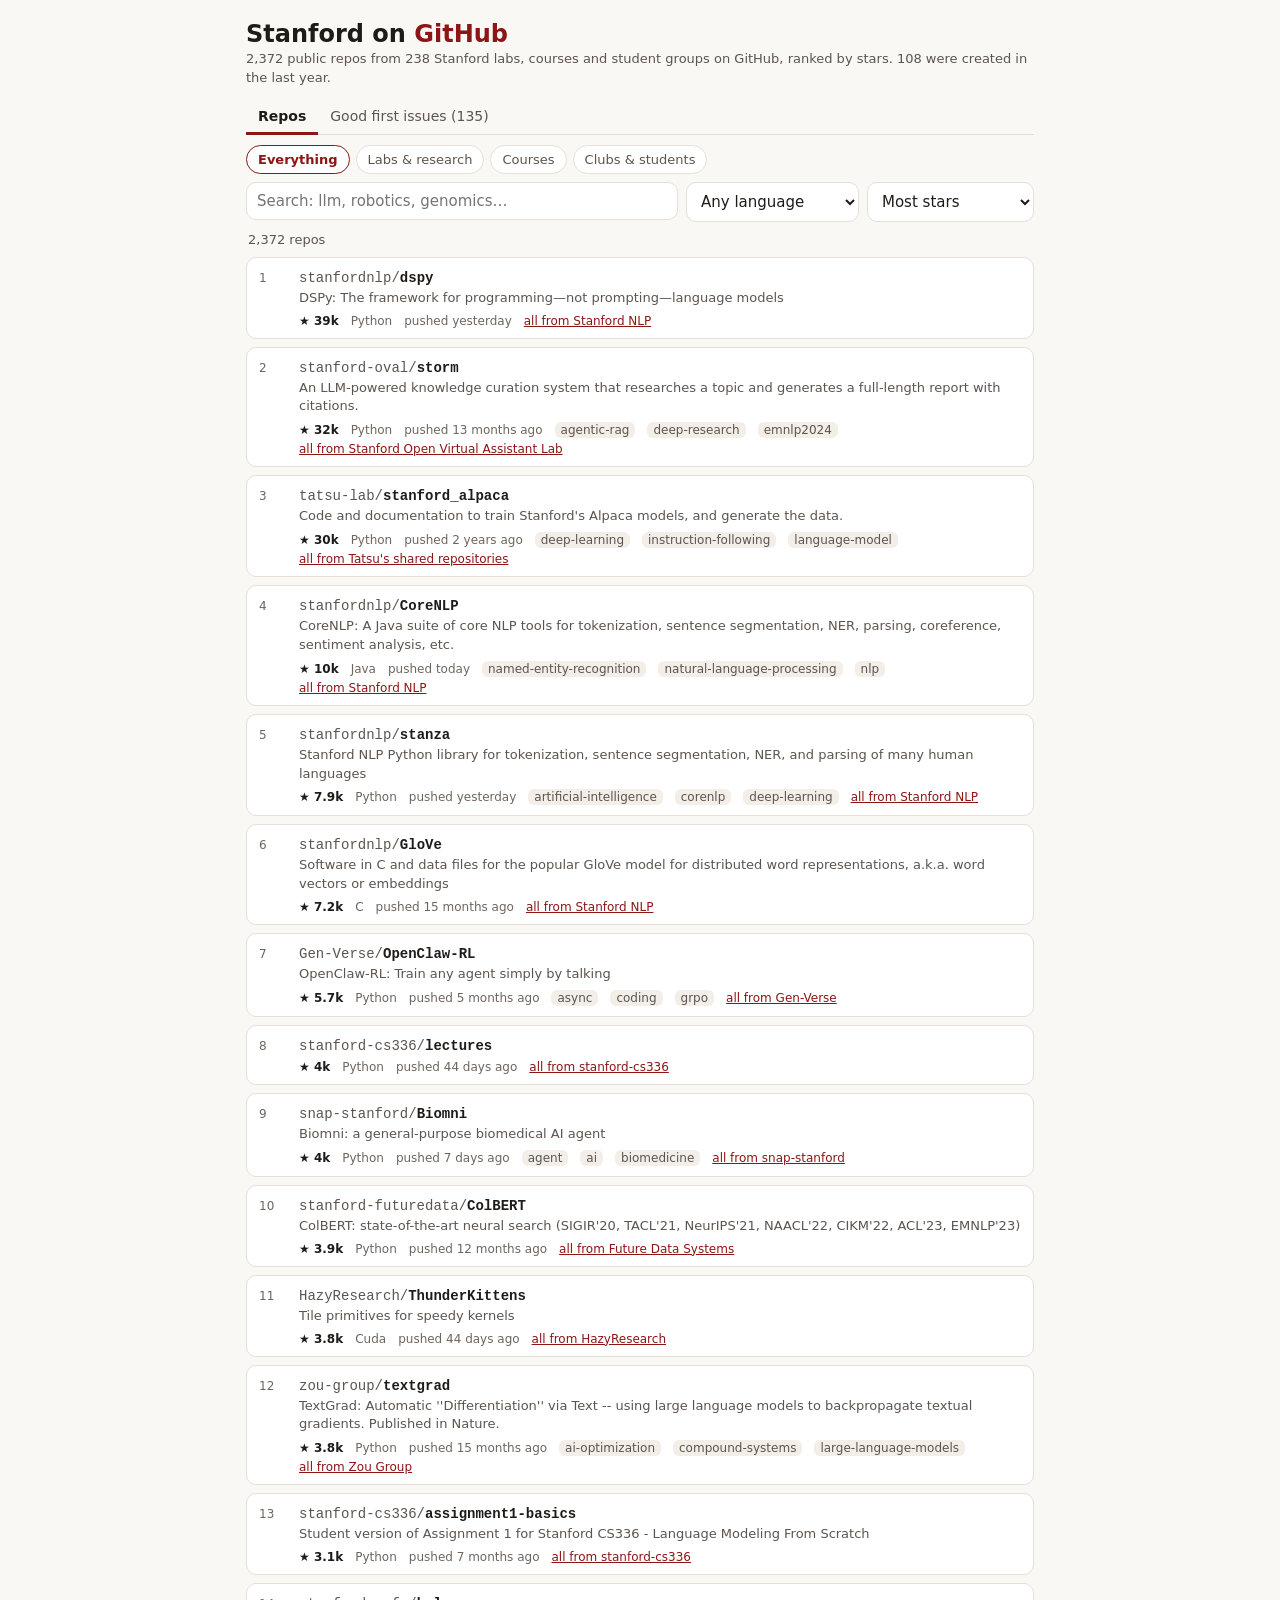
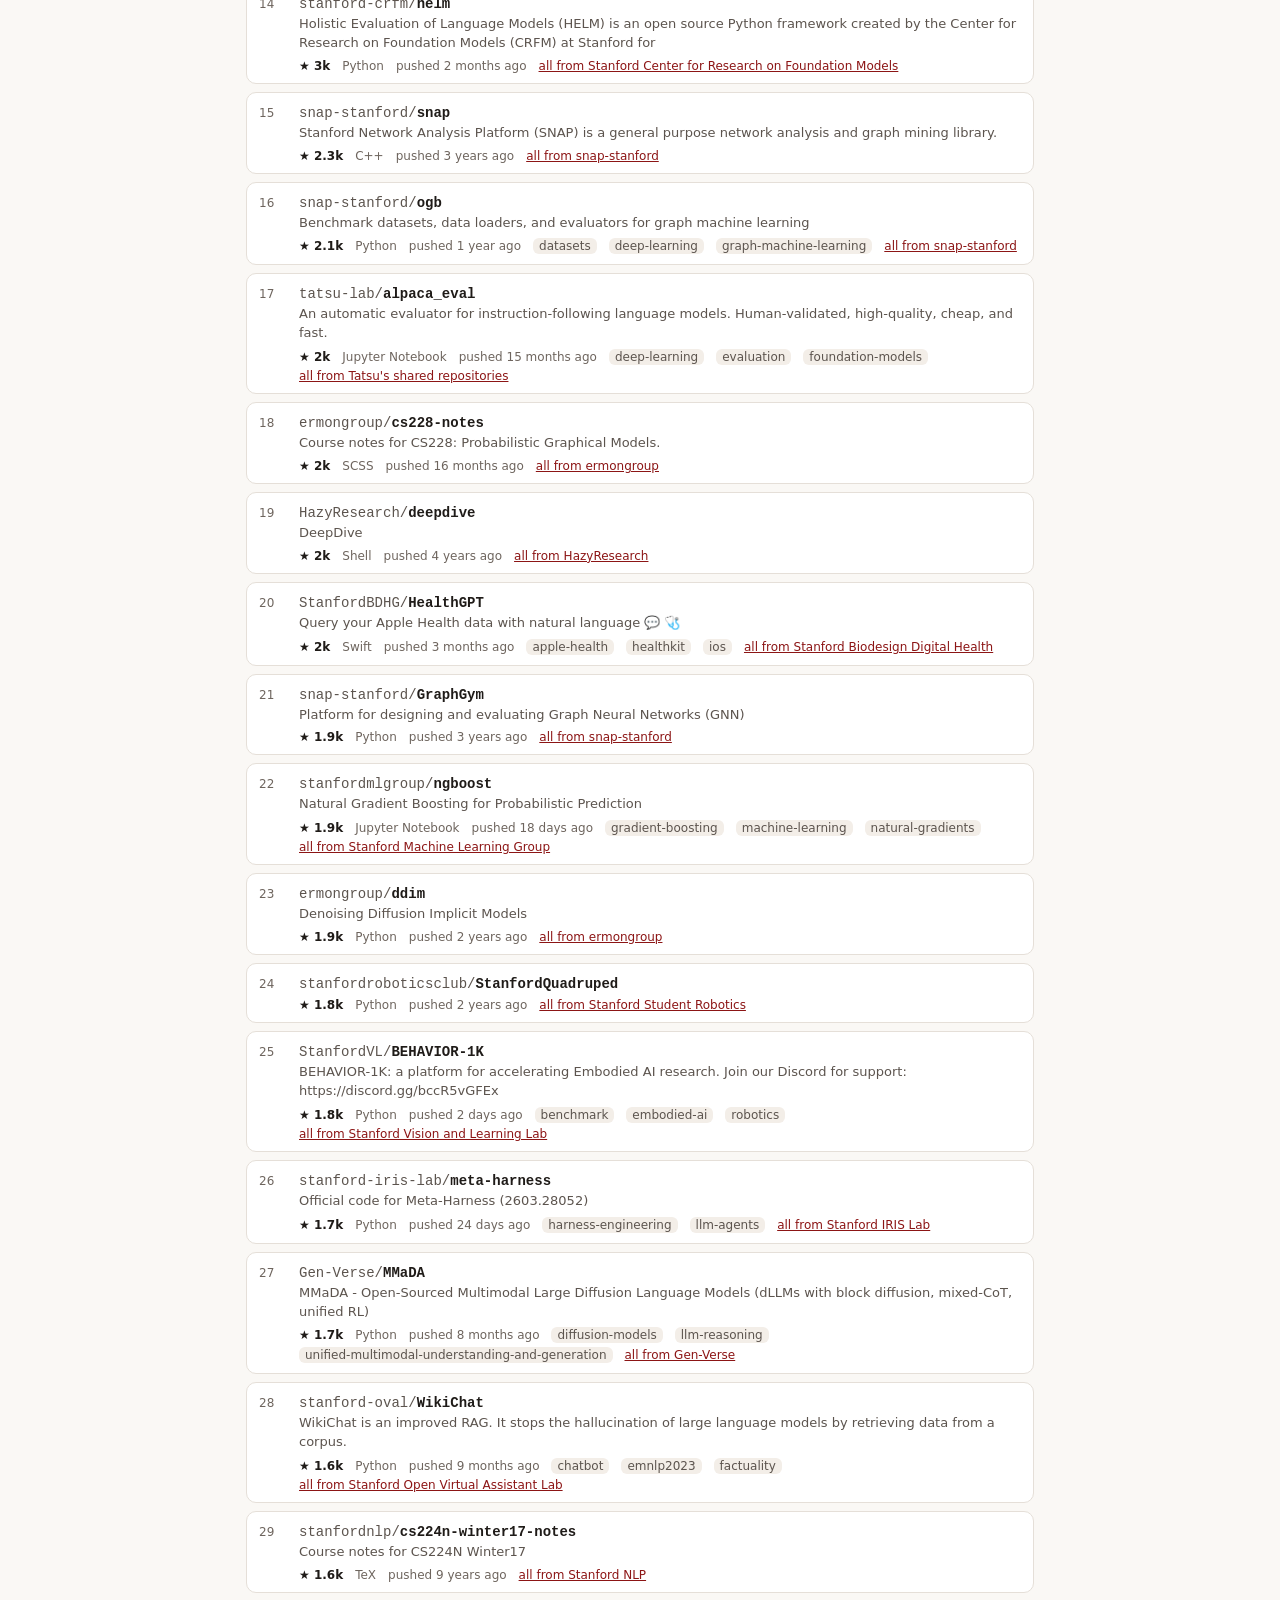
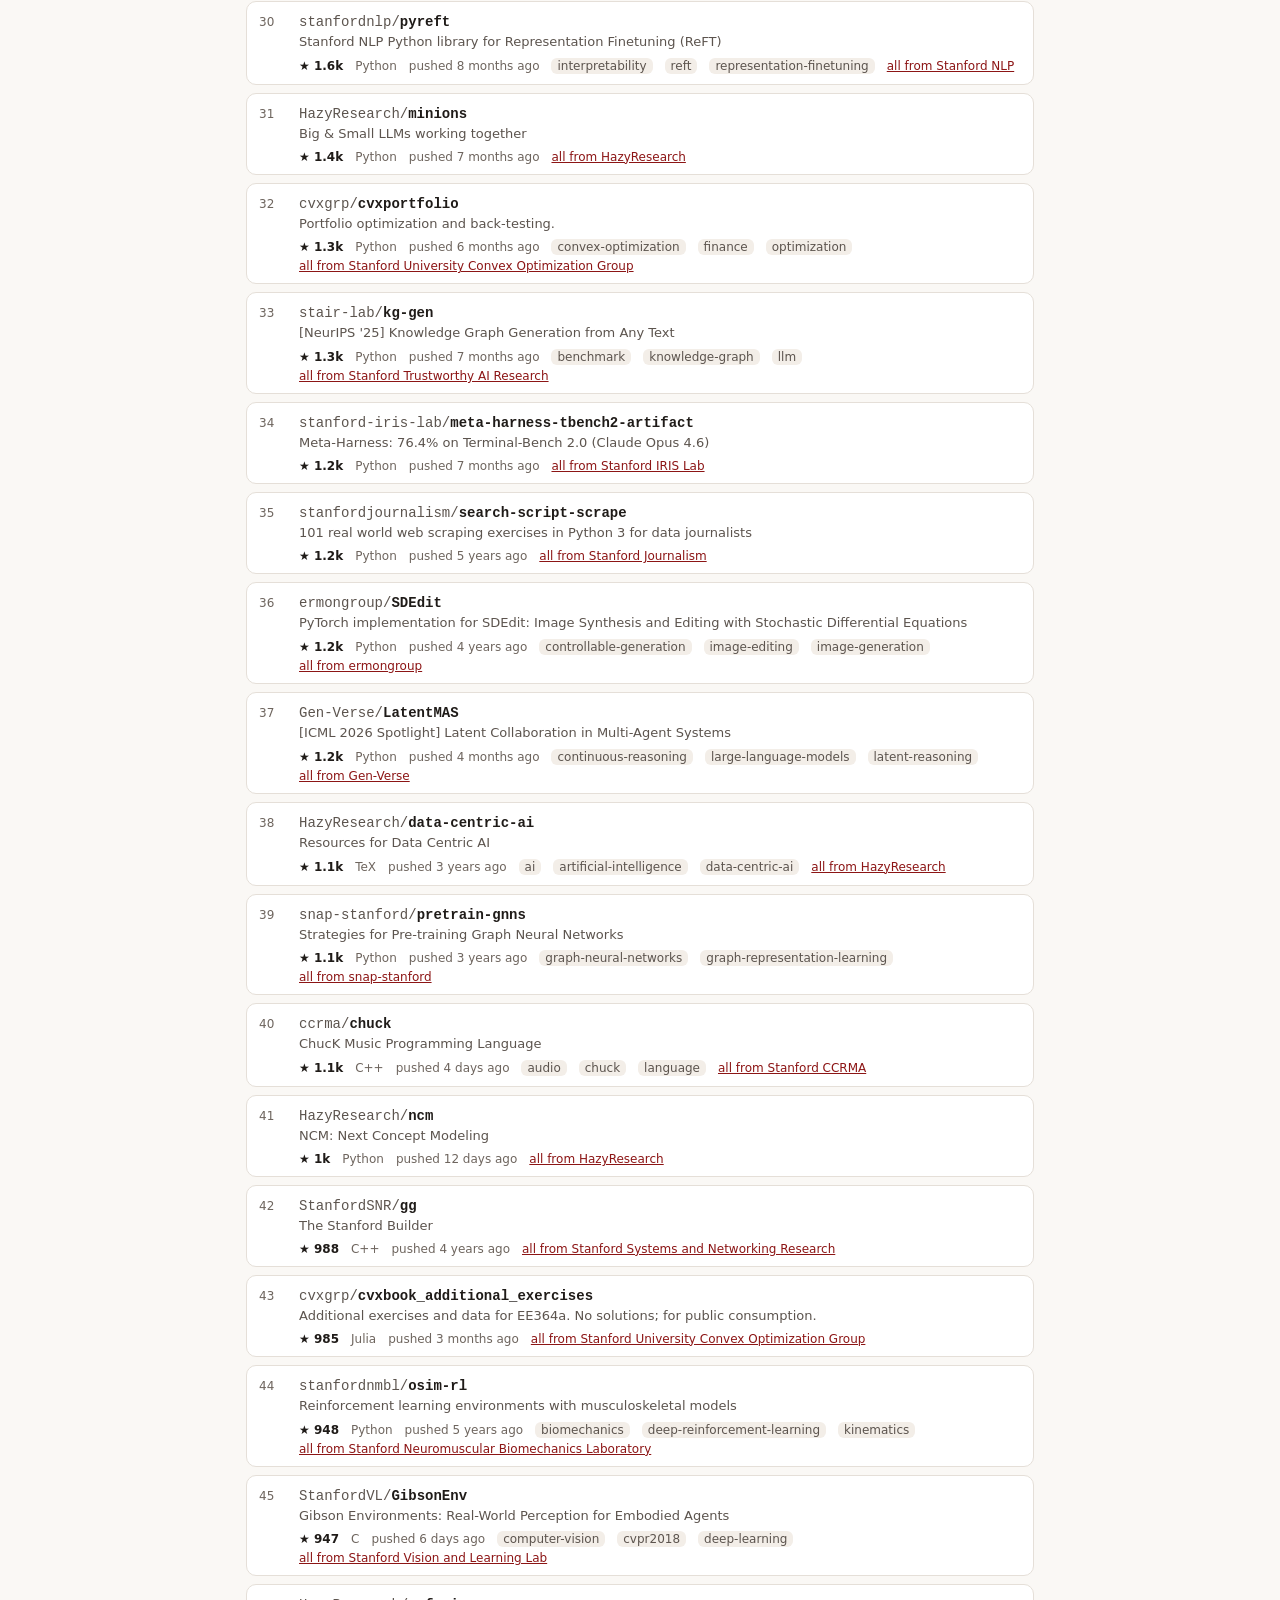
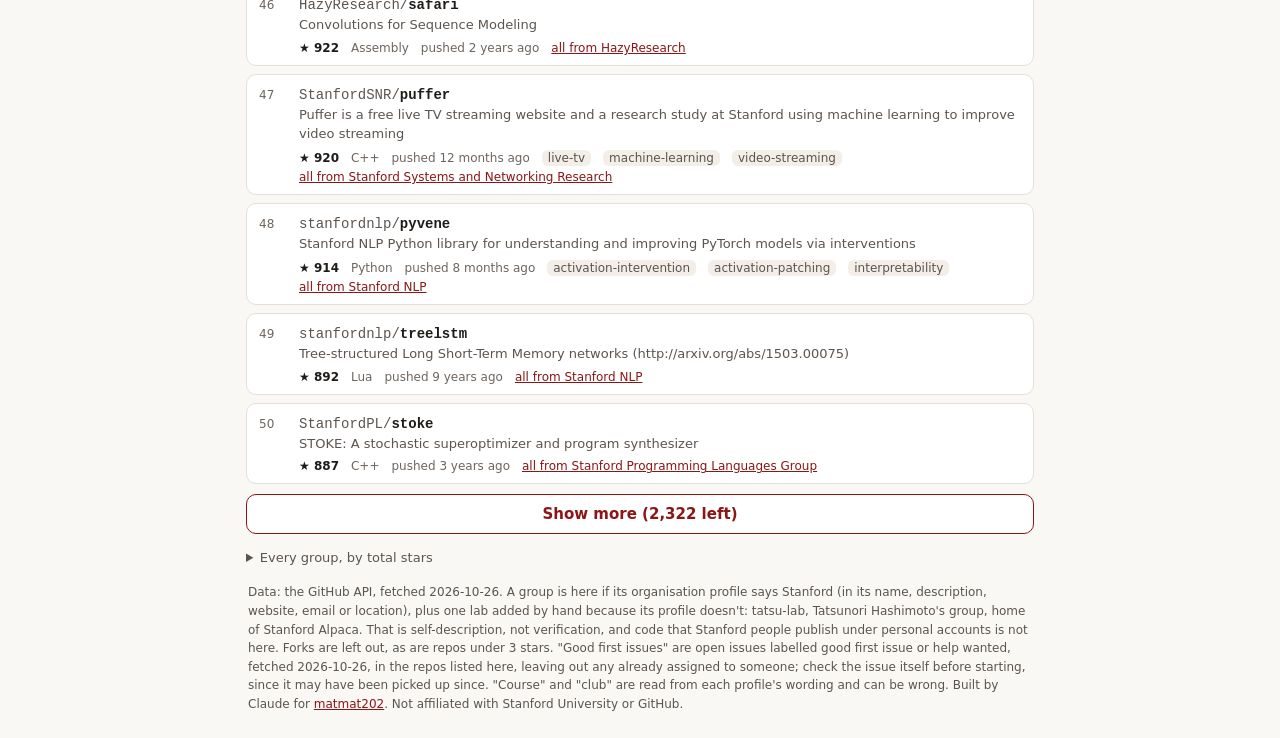
==== index.html @ 5eb8070e "Update Stanford on GitHub 2026-10-28 🤖 Generated with [Claude Code](https://claude.com/claude-code)" ====
<!doctype html>
<html lang="en">
<head>
<meta charset="utf-8">
<meta name="viewport" content="width=device-width,initial-scale=1">
<title>Stanford on GitHub · every repo from Stanford labs, courses and clubs</title>
<link rel="icon" href="data:image/svg+xml,%3Csvg xmlns='http://www.w3.org/2000/svg' viewBox='0 0 32 32'%3E%3Crect width='32' height='32' rx='6' fill='%238c1515'/%3E%3Cpath d='M16 6l2.9 6.1 6.6.8-4.9 4.6 1.3 6.6L16 20.8l-5.9 3.3 1.3-6.6-4.9-4.6 6.6-.8z' fill='%23fff'/%3E%3C/svg%3E">
<meta name="theme-color" content="#8c1515">
<meta name="description" content="Every public GitHub repo from Stanford's labs, courses and student groups, ranked: DSPy, STORM, CoreNLP, Alpaca, ColBERT and 2,000 more, plus their open good first issues.">
<meta property="og:type" content="website">
<meta property="og:url" content="https://matmat202.github.io/stanford-on-github/">
<meta property="og:title" content="Stanford on GitHub">
<meta property="og:description" content="Every public repo from Stanford's labs, courses and clubs, ranked.">
<meta property="og:image" content="https://matmat202.github.io/stanford-on-github/icons/card.png">
<meta property="og:image:width" content="1200">
<meta property="og:image:height" content="630">
<meta name="twitter:card" content="summary_large_image">
<link rel="apple-touch-icon" href="icons/icon-180.png">
<meta name="twitter:card" content="summary">
<style>
:root{color-scheme:light;--ground:#faf8f5;--card:#fff;--ink:#1f1b18;--ink-2:#5c544e;--ink-3:#6e655e;
  --line:#e5dfd8;--accent:#8c1515;--chip:#f3eee8;
  --f-ui:system-ui,-apple-system,"Segoe UI",sans-serif;--f-mono:ui-monospace,SFMono-Regular,Menlo,Consolas,monospace}
@media (prefers-color-scheme:dark){:root{color-scheme:dark;--ground:#161311;--card:#211c19;--ink:#efe9e3;
  --ink-2:#b2a89f;--ink-3:#a1968c;--line:#352e29;--accent:#e36a63;--chip:#2b2521}}
*{box-sizing:border-box}
[hidden]{display:none!important}
body{margin:0;background:var(--ground);color:var(--ink);font-family:var(--f-ui);font-size:15px}
main{max-width:820px;margin:0 auto;padding:16px}
h1{font-size:24px;margin:4px 0 2px}h1 .red{color:var(--accent)}
.sub{color:var(--ink-2);font-size:13px;margin:0 0 12px;line-height:1.45}
a{color:var(--accent)}
:focus-visible{outline:3px solid var(--accent);outline-offset:2px}
.kinds{display:flex;flex-wrap:wrap;gap:6px;margin:0 0 8px;padding:0;list-style:none}
.kinds button,.orgchip{font:inherit;font-size:13px;padding:6px 11px;border:1px solid var(--line);border-radius:999px;background:var(--card);color:var(--ink-2);cursor:pointer}
.kinds button:hover{border-color:var(--accent);color:var(--ink)}
.kinds button[aria-pressed="true"]{border-color:var(--accent);color:var(--accent);font-weight:600}
.controls{display:grid;grid-template-columns:1fr auto auto;gap:8px}
@media (max-width:600px){.controls{grid-template-columns:1fr 1fr}.controls .q{grid-column:1 / -1}}
input,select{font:inherit;padding:9px 10px;border:1px solid var(--line);border-radius:10px;background:var(--card);color:var(--ink);min-width:0;width:100%}
label.v{position:absolute;left:-9999px}
.statusrow{display:flex;flex-wrap:wrap;align-items:center;gap:8px;margin:10px 2px}
.status{font-size:13px;color:var(--ink-2)}
.orgchip{border-color:var(--accent);color:var(--accent);font-weight:600}
ol.repos{list-style:none;margin:0;padding:0;display:grid;gap:8px;counter-reset:r}
ol.repos li{background:var(--card);border:1px solid var(--line);border-radius:10px;padding:10px 12px;display:grid;grid-template-columns:34px minmax(0,1fr);gap:6px}
.rk{font-size:12px;color:var(--ink-3);font-variant-numeric:tabular-nums;padding-top:3px}
.nm{font-family:var(--f-mono);font-size:14px;font-weight:600;color:var(--ink);text-decoration:none;overflow-wrap:anywhere}
.nm:hover{color:var(--accent);text-decoration:underline}
.nm .o{font-weight:400;color:var(--ink-2)}
.d{font-size:13px;color:var(--ink-2);margin-top:3px;line-height:1.45;overflow-wrap:anywhere}
.m{display:flex;flex-wrap:wrap;gap:4px 12px;margin-top:6px;font-size:12px;color:var(--ink-3);align-items:center}
.m .s{color:var(--ink);font-weight:600;font-variant-numeric:tabular-nums}
.m button{font:inherit;font-size:12px;border:0;background:none;color:var(--accent);padding:0;cursor:pointer;text-decoration:underline}
.tag{background:var(--chip);border-radius:6px;padding:1px 6px;color:var(--ink-2)}
.arch{border:1px solid var(--line);border-radius:6px;padding:0 5px}
.more{font:inherit;font-weight:600;margin:10px 0 0;padding:10px 16px;border:1px solid var(--accent);border-radius:10px;background:var(--card);color:var(--accent);cursor:pointer;width:100%}
.empty{color:var(--ink-2);padding:14px 4px}
details{margin:16px 0 0}
summary{cursor:pointer;font-size:13px;color:var(--ink-2)}
.tbl{overflow-x:auto}
.tbl table{border-collapse:collapse;font-size:12px;font-variant-numeric:tabular-nums;margin-top:6px;width:100%}
.tbl th,.tbl td{padding:3px 8px;border-bottom:1px solid var(--line);text-align:left}
.tbl .r{text-align:right}
.tbl button{font:inherit;border:0;background:none;color:var(--accent);padding:0;cursor:pointer;text-decoration:underline}
.views{display:flex;gap:0;margin:0 0 10px;border-bottom:1px solid var(--line)}
.views button{font:inherit;font-size:14px;padding:8px 12px;border:0;border-bottom:3px solid transparent;background:none;color:var(--ink-2);cursor:pointer;margin-bottom:-1px}
.views button:hover{color:var(--ink)}
.views button[aria-pressed="true"]{border-bottom-color:var(--accent);color:var(--ink);font-weight:600}
.quiet{display:flex;align-items:center;gap:6px;font-size:13px;color:var(--ink-2);margin:8px 2px 0}
.quiet input{width:auto;margin:0}
.it{font-size:14px;font-weight:600;color:var(--ink);text-decoration:none;overflow-wrap:anywhere;line-height:1.4}
.it:hover{color:var(--accent);text-decoration:underline}
.ir{font-family:var(--f-mono);font-size:12px;color:var(--ink-2);margin-top:3px;overflow-wrap:anywhere}
footer{font-size:12px;color:var(--ink-2);line-height:1.55;margin:18px 2px 8px}
</style>
</head>
<body>
<main>
  <h1>Stanford on <span class="red">GitHub</span></h1>
  <p class="sub" id="sub">Every public repo from the GitHub organisations of Stanford's labs, courses and student groups, ranked.</p>

  <div class="views" id="views" role="group" aria-label="What to list">
    <button type="button" data-v="repos">Repos</button>
    <button type="button" data-v="issues" id="issuesTab">Good first issues</button>
  </div>
  <ul class="kinds" id="kinds" aria-label="Kind of group"></ul>
  <div class="controls">
    <div class="q"><label class="v" for="q">Search</label><input id="q" type="search" autocomplete="off" placeholder="Search: llm, robotics, genomics…"></div>
    <div><label class="v" for="lang">Language</label><select id="lang"></select></div>
    <div id="sortWrap"><label class="v" for="sort">Sort</label><select id="sort">
      <option value="stars">Most stars</option><option value="new">New this year</option><option value="active">Recently pushed</option>
    </select></div>
  </div>
  <label class="quiet" id="quietRow" hidden><input type="checkbox" id="quiet"> Include repos nobody has pushed to in six months</label>
  <div class="statusrow"><span class="status" id="status" role="status" aria-live="polite"></span><span id="orgSlot"></span></div>
  <ol class="repos" id="repos"></ol>
  <button class="more" id="more" type="button" hidden>Show more</button>

  <details>
    <summary>Every group, by total stars</summary>
    <div class="tbl" id="table"></div>
  </details>

  <footer id="foot">Data: the GitHub API, fetched <span id="fetched"></span>. A group is here if its organisation profile
    says Stanford (in its name, description, website, email or location), plus one lab added by hand because its profile
    doesn't: tatsu-lab, Tatsunori Hashimoto's group, home of Stanford Alpaca. That is self-description, not
    verification, and code that Stanford people publish under personal accounts is not here. Forks are left out, as are
    repos under 3 stars. "Good first issues" are open issues labelled good first issue or help wanted, fetched
    <span id="ifetched"></span>, in the repos listed here, leaving out any already assigned to someone; check the issue
    itself before starting, since it may have been picked up since. "Course" and "club" are read from each profile's wording and can be wrong. Built by Claude for
    <a href="https://matmat202.github.io/">matmat202</a>. Not affiliated with Stanford University or GitHub.</footer>
</main>
<!-- Fetched in parallel with app.js instead of behind it: each was one more round trip
     before the first draw (projects/site-speed, 2026-10-28). -->
<link rel="modulepreload" href="sog-logic.js">
<link rel="preload" href="data/repos.json" as="fetch" crossorigin>
<script type="module" src="app.js"></script>
</body>
</html>
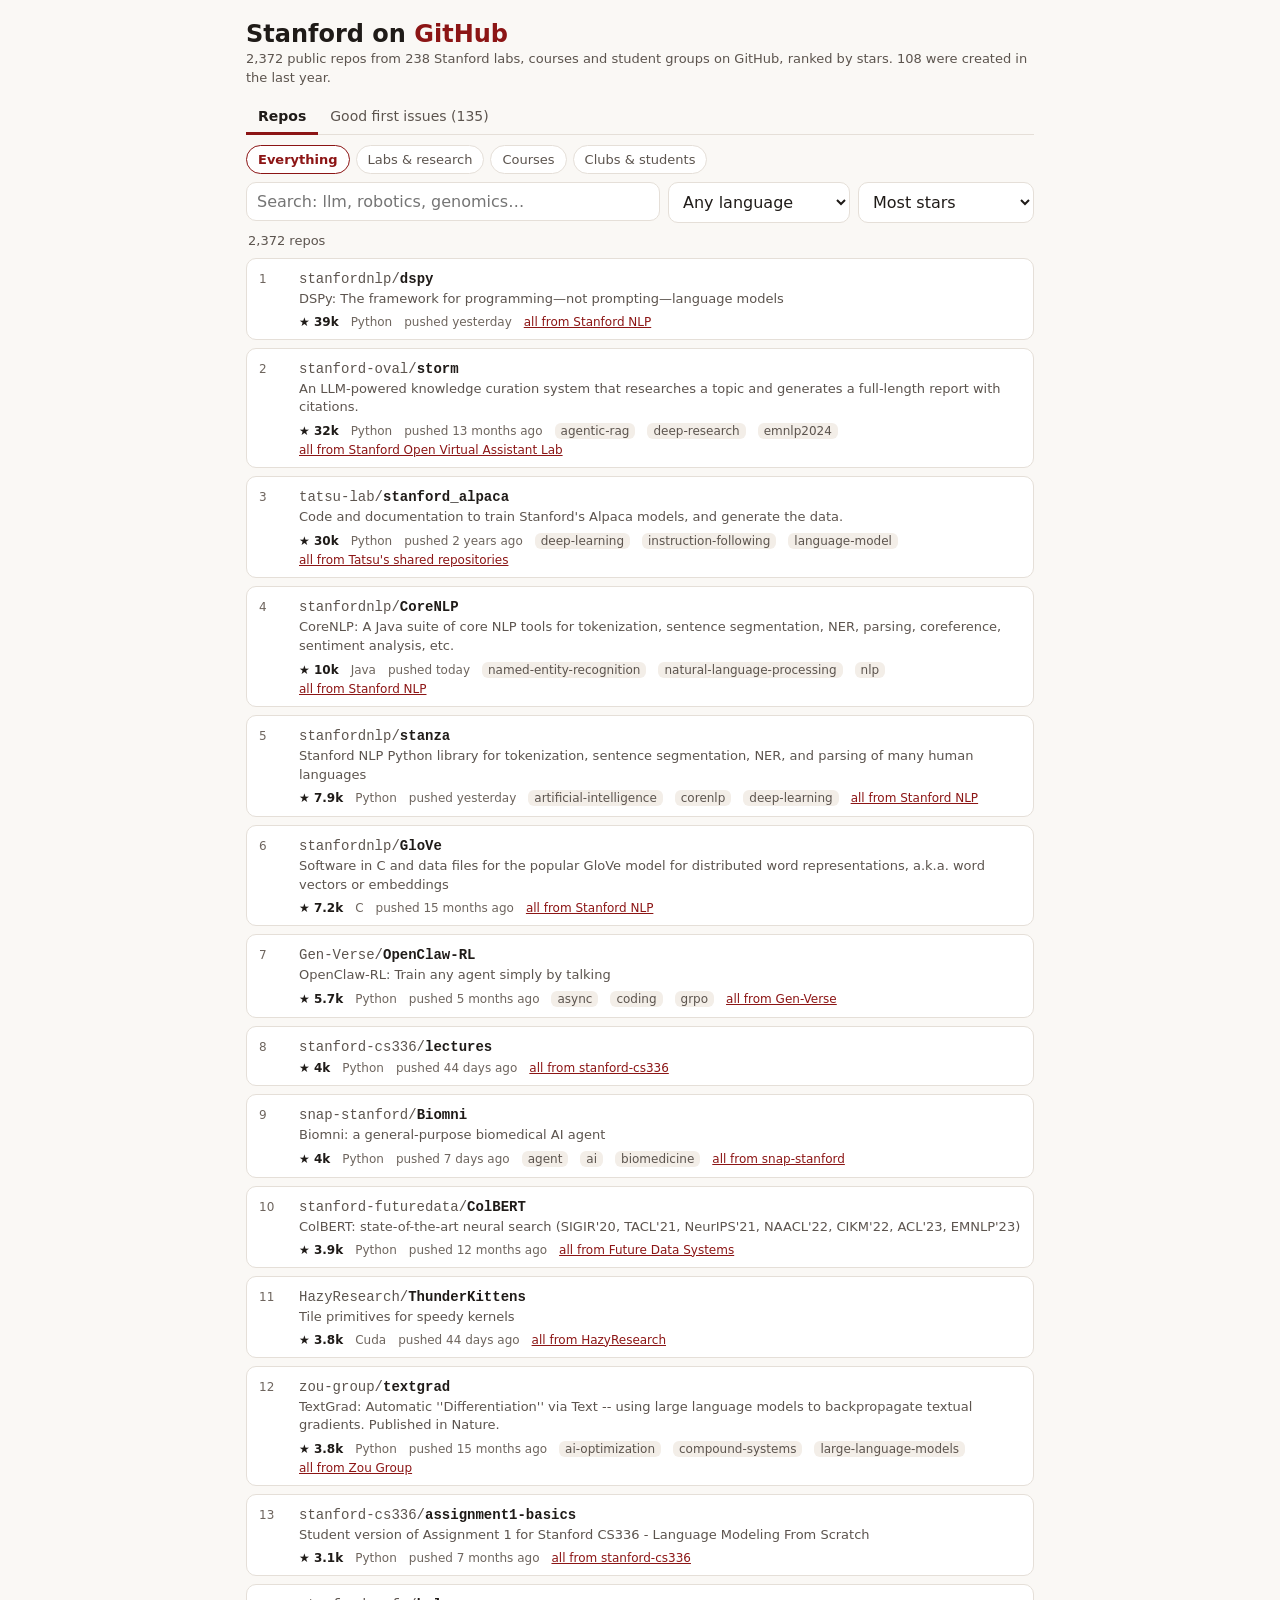
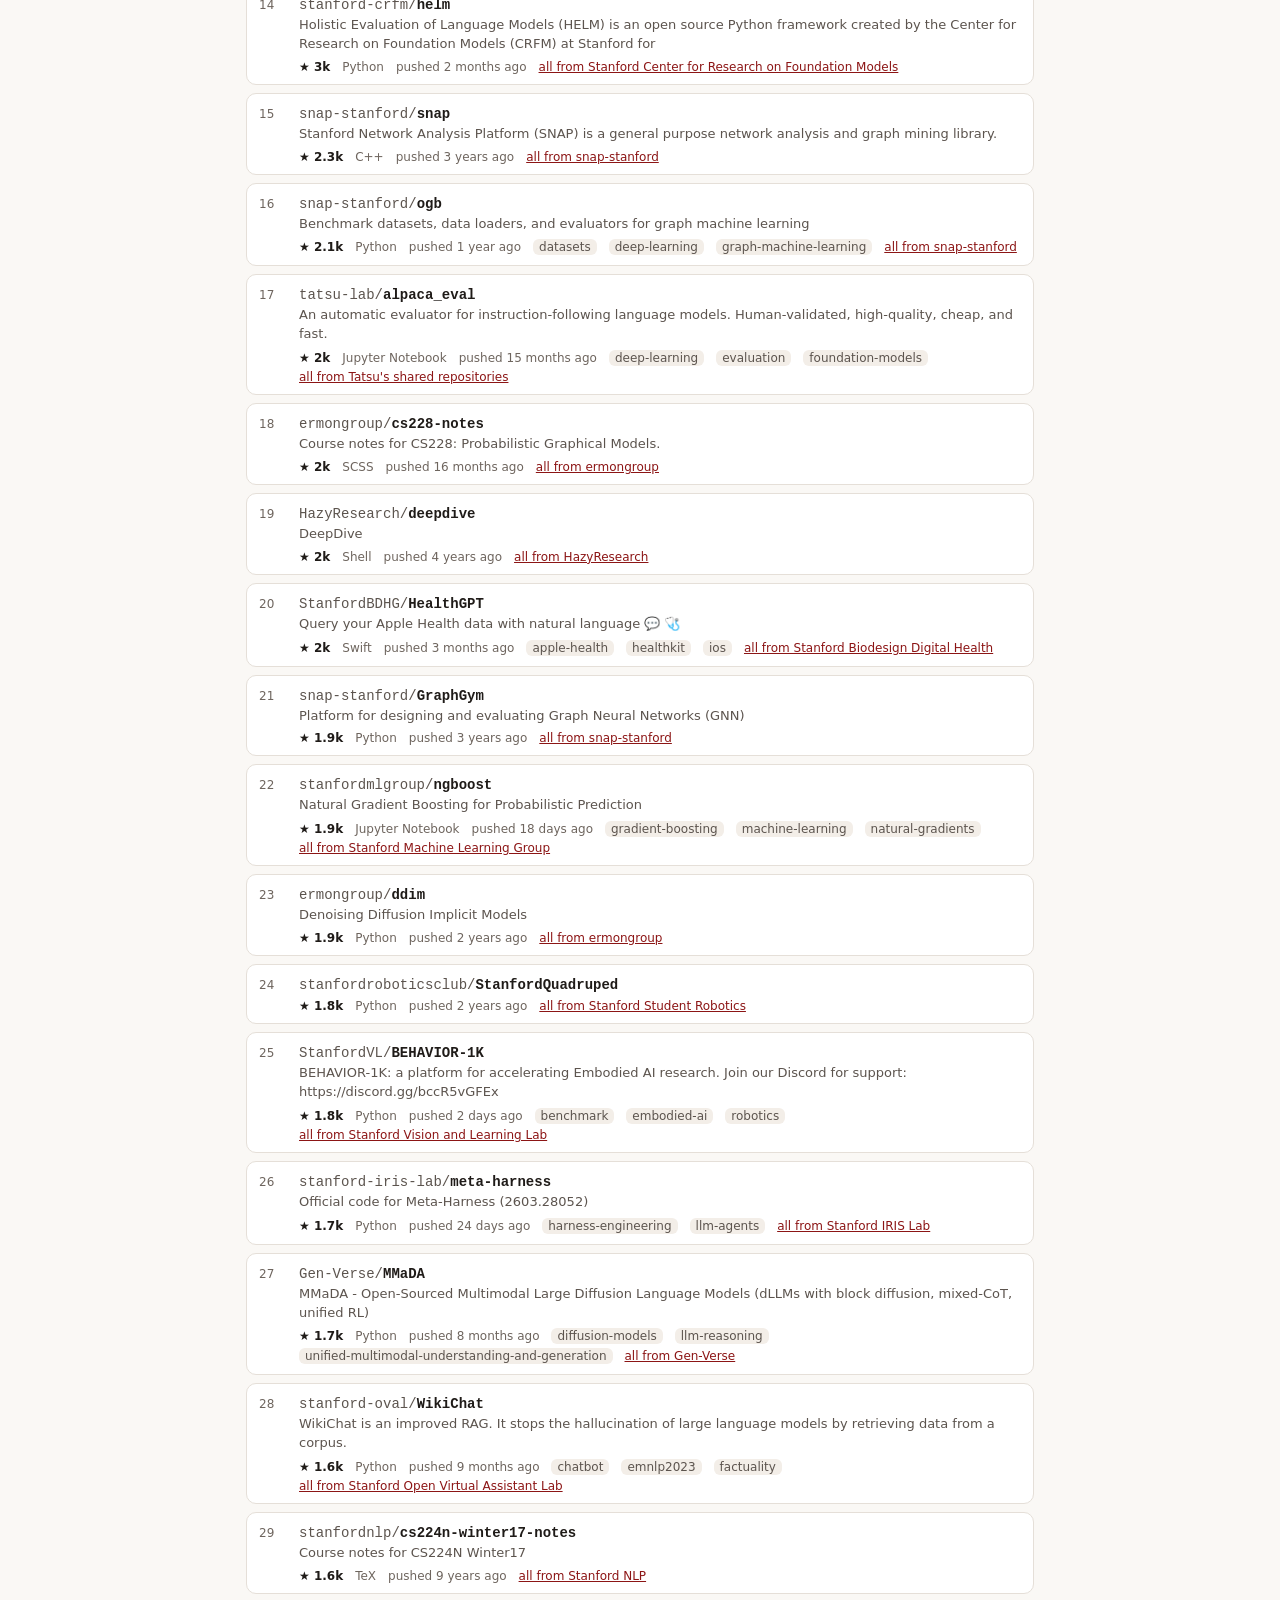
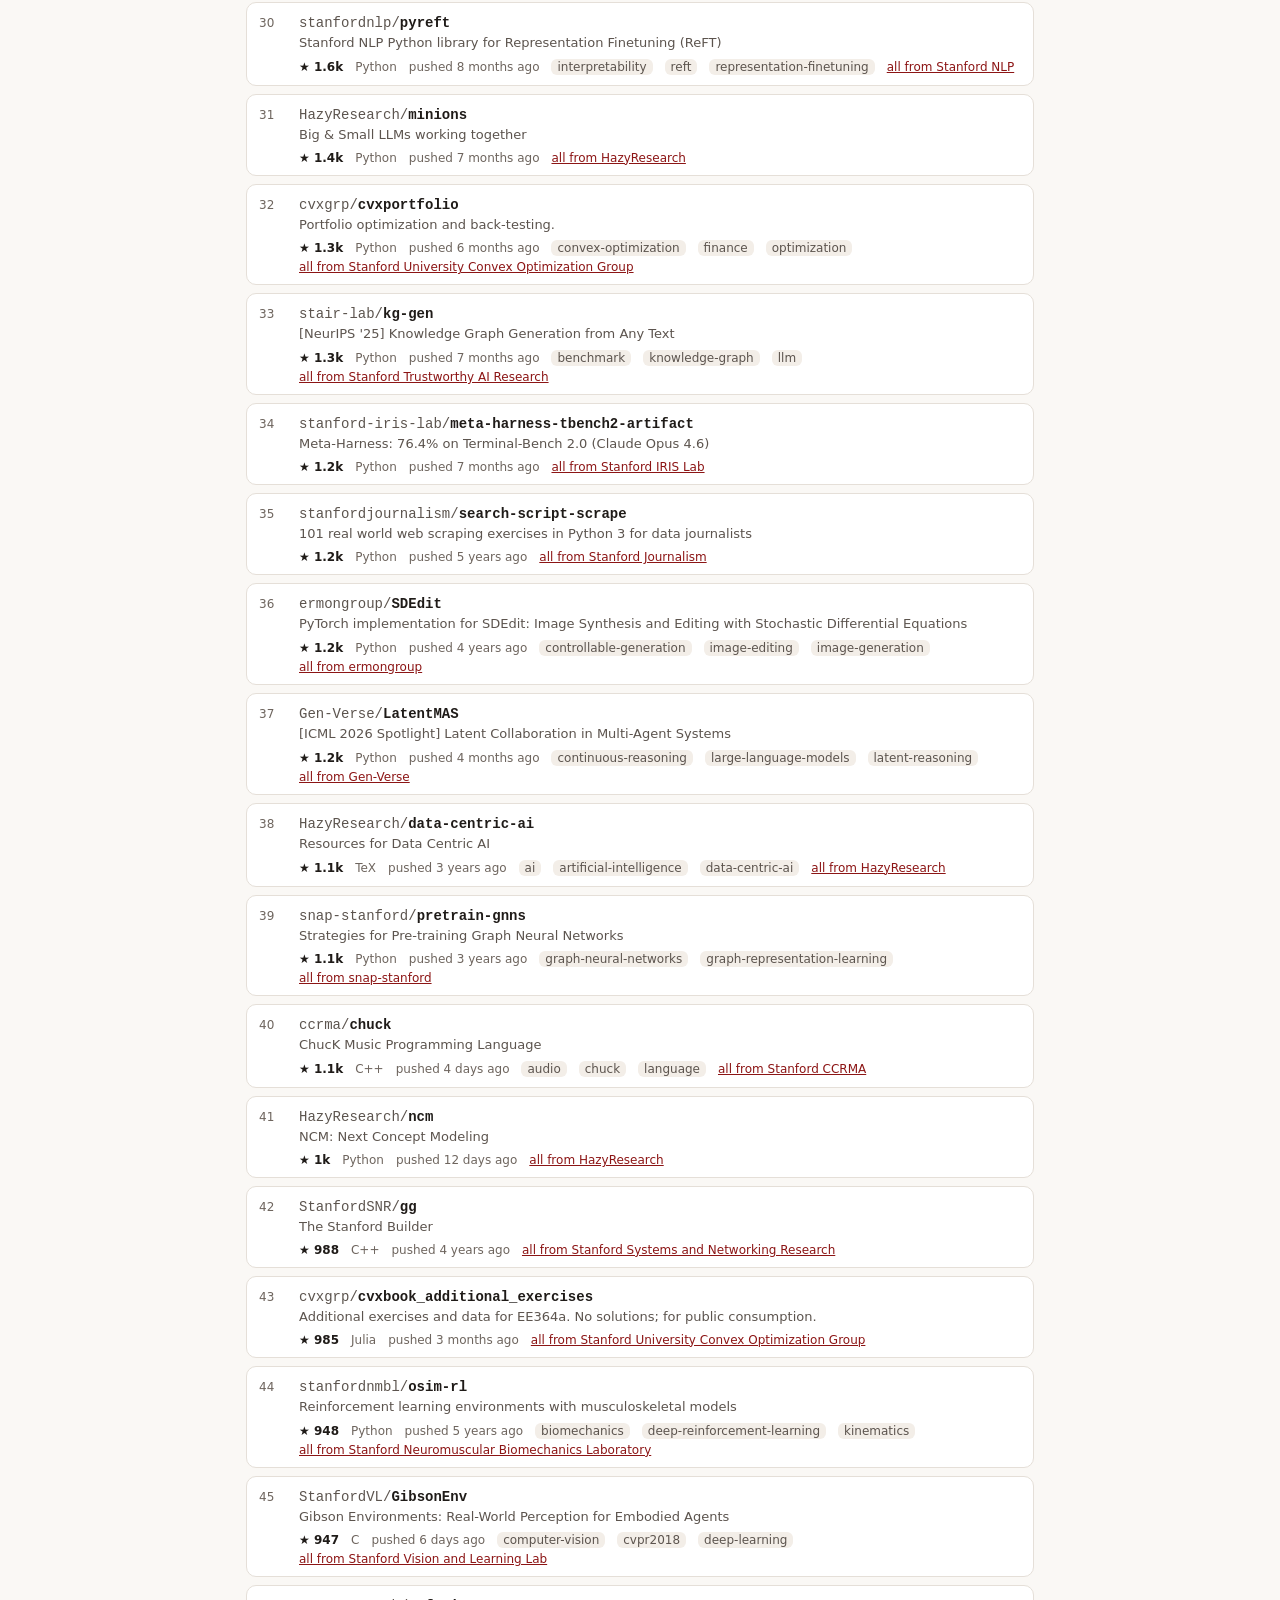
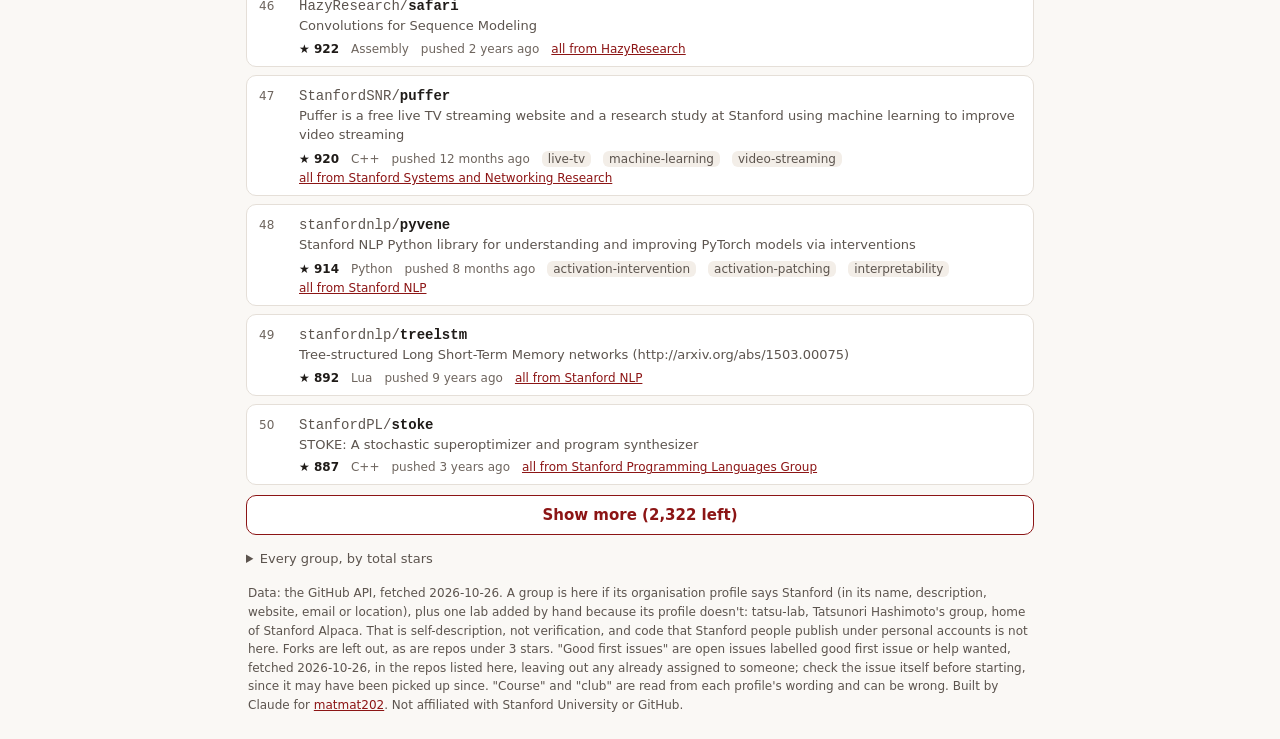
==== commit afb3e6e5: "Update Stanford on GitHub 2026-10-30 🤖 Generated with [Claude Code](https://claude.com/claude-code)" ====
--- a/index.html
+++ b/index.html
@@ -73,6 +73,8 @@
 .it:hover{color:var(--accent);text-decoration:underline}
 .ir{font-family:var(--f-mono);font-size:12px;color:var(--ink-2);margin-top:3px;overflow-wrap:anywhere}
 footer{font-size:12px;color:var(--ink-2);line-height:1.55;margin:18px 2px 8px}
+/* iOS Safari zooms the page into any field under 16px when it is tapped (input-zoom) */
+input,select,textarea{font-size:16px!important}
 </style>
 </head>
 <body>
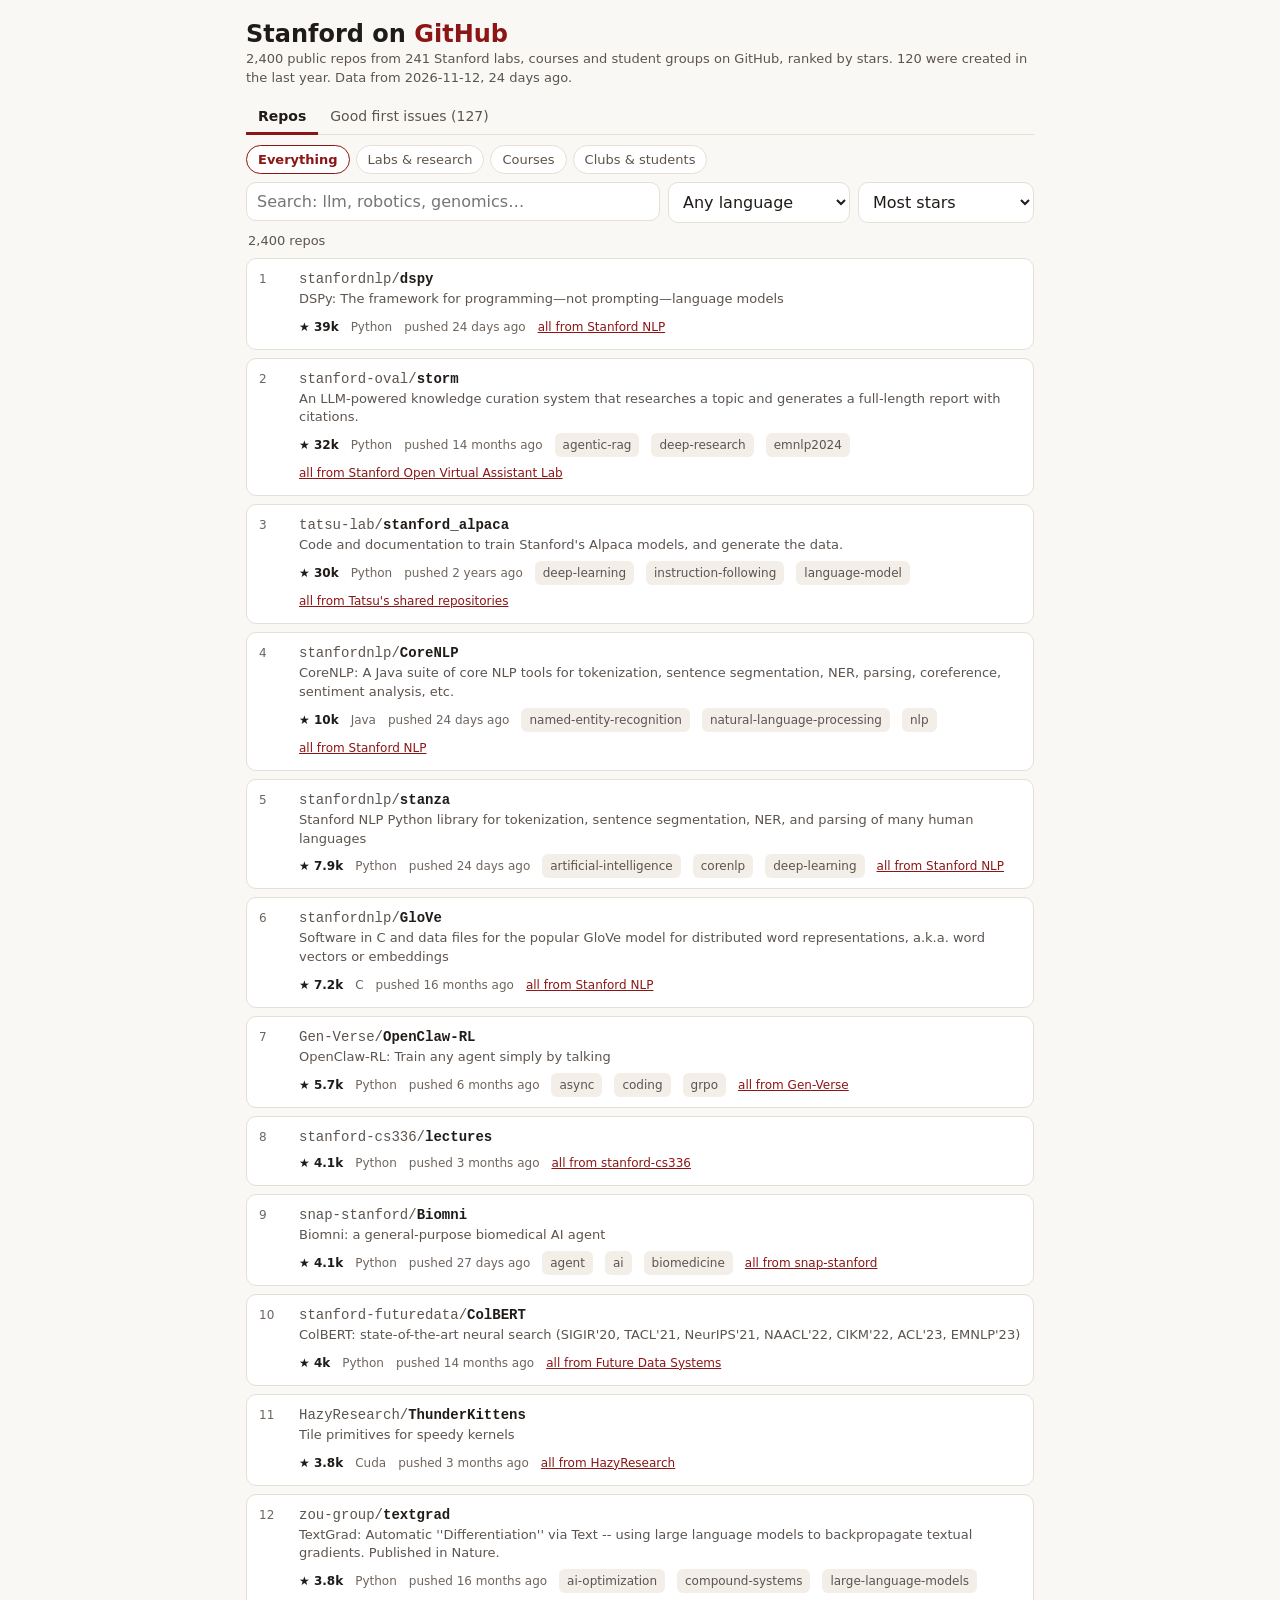
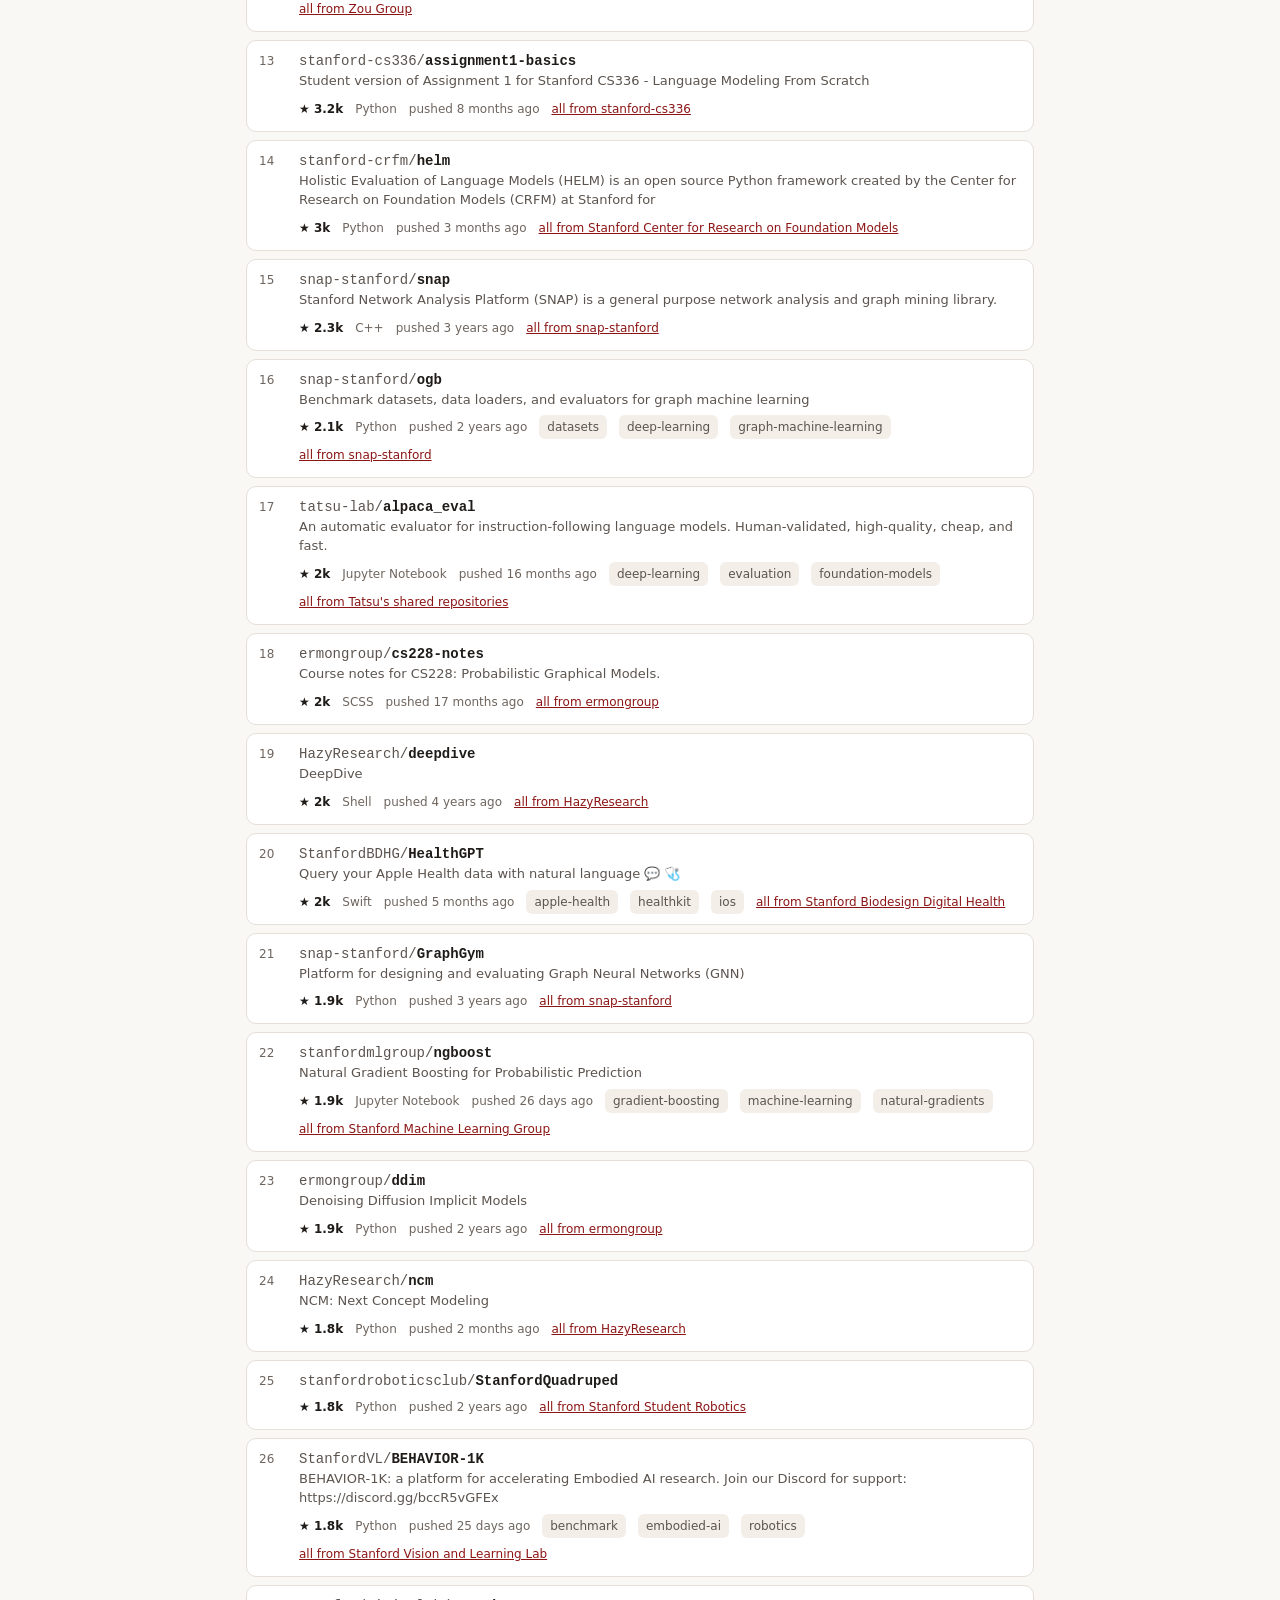
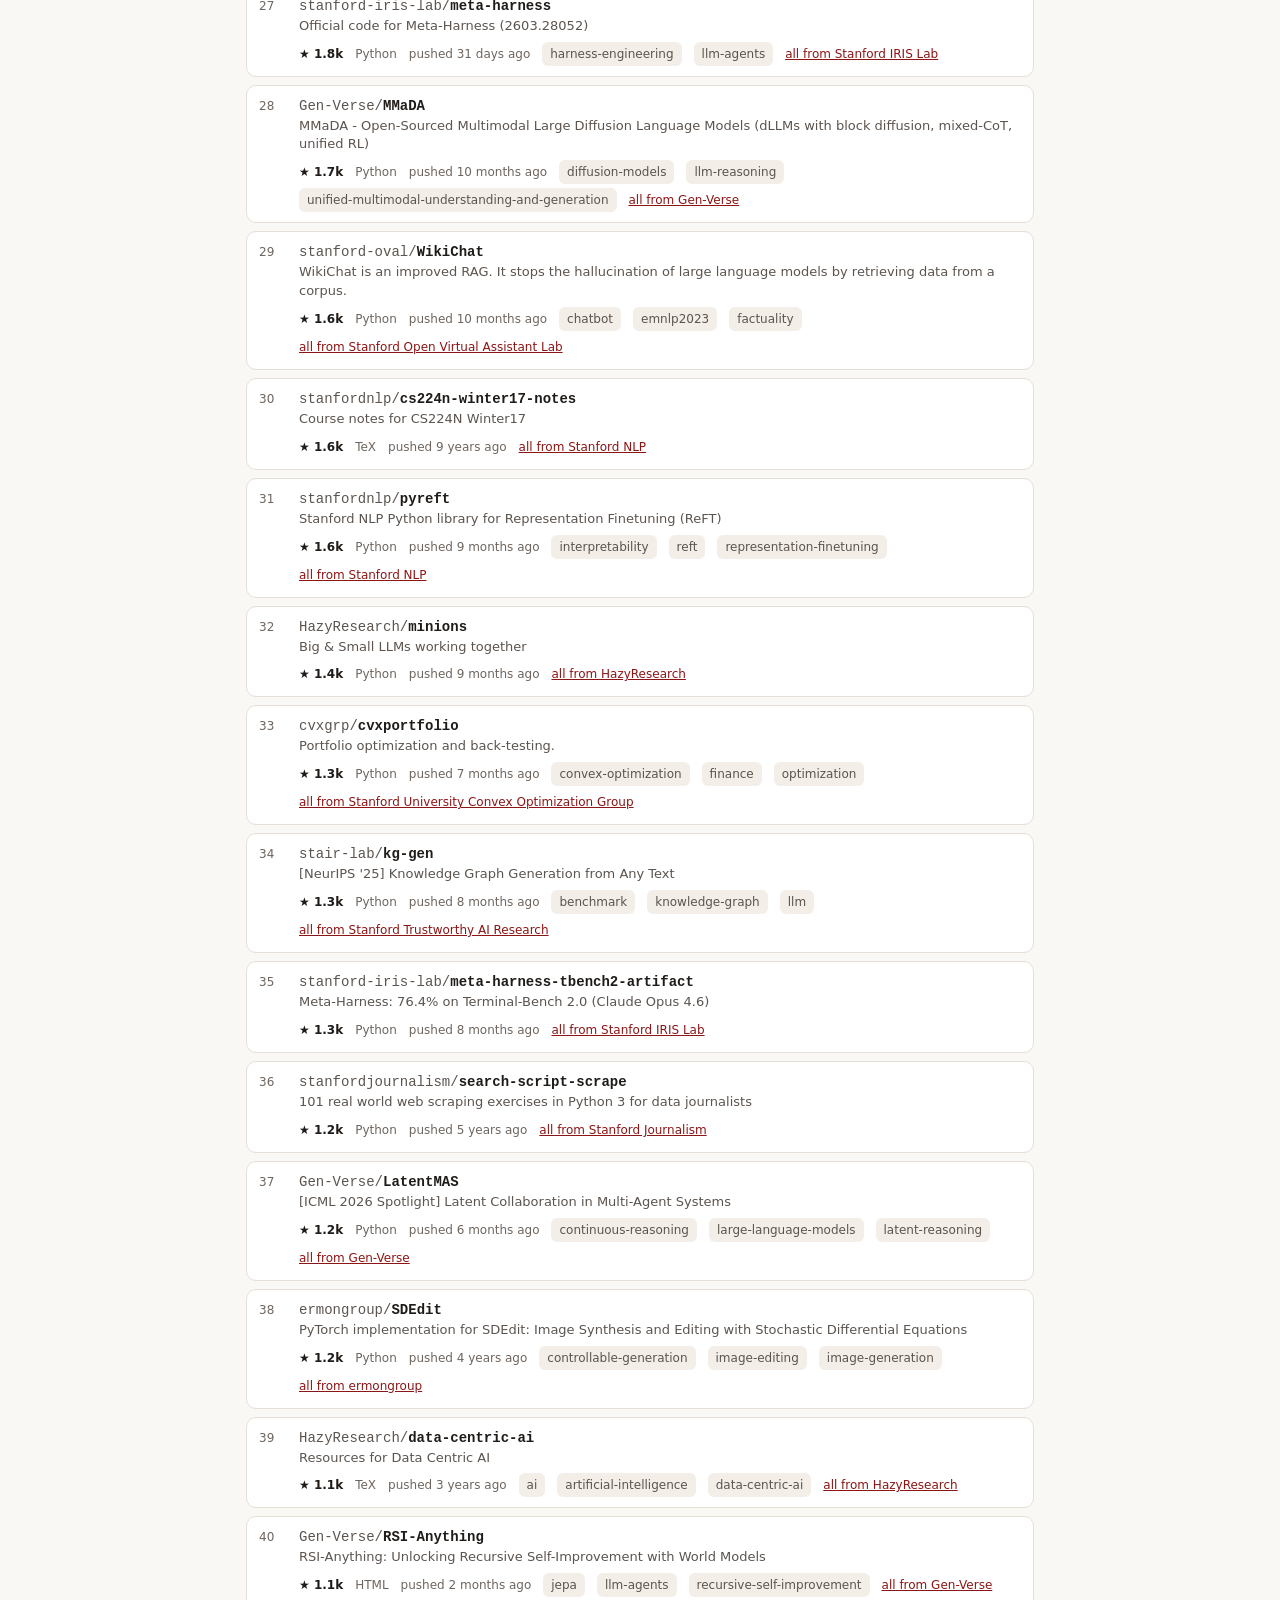
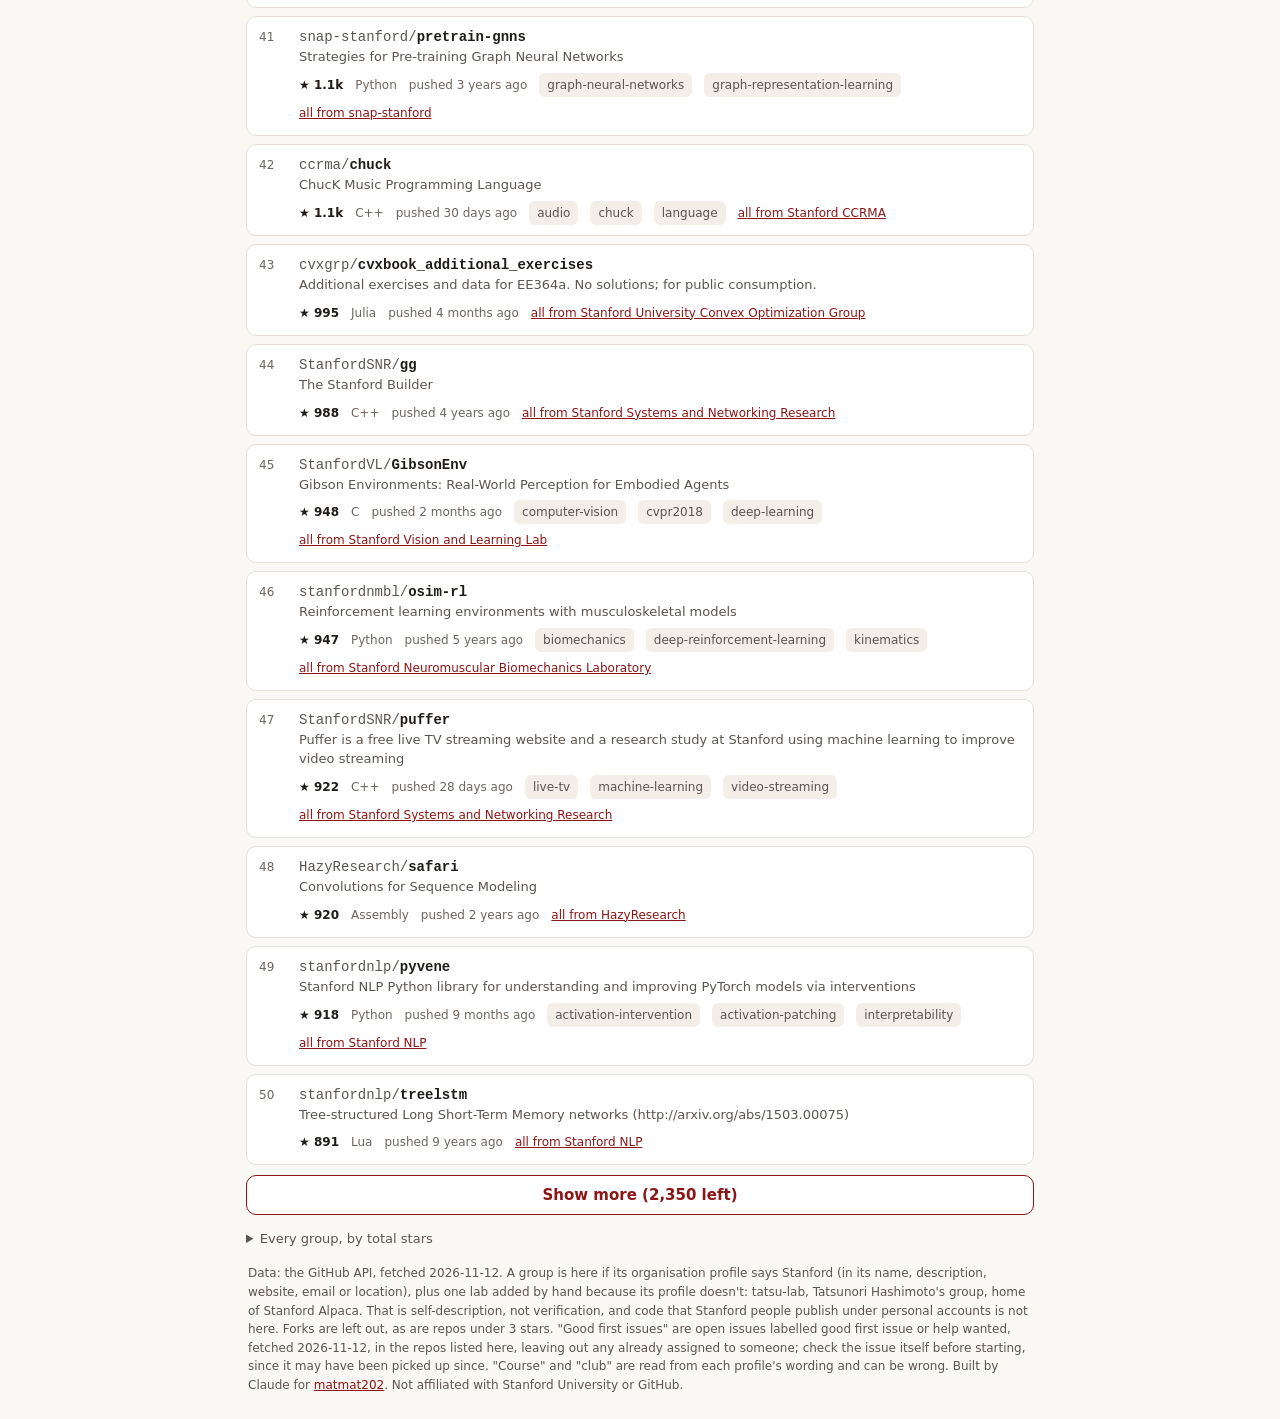
==== commit adf5d985: "Update Stanford on GitHub 2026-11-14 🤖 Generated with [Claude Code](https://claude.com/claude-code)" ====
--- a/index.html
+++ b/index.html
@@ -37,6 +37,11 @@
 .kinds button[aria-pressed="true"]{border-color:var(--accent);color:var(--accent);font-weight:600}
 .controls{display:grid;grid-template-columns:1fr auto auto;gap:8px}
 @media (max-width:600px){.controls{grid-template-columns:1fr 1fr}.controls .q{grid-column:1 / -1}}
+/* Below ~380px two columns cannot hold a select's own text at the 16px that stops
+   iOS zooming on tap (input-zoom, 2026-10-30): 'Any language' needed 97px in a 95px
+   box, and 'Jupyter Notebook' -- a real option here -- needs about 130px. Font-size
+   is not available as the give, so the columns are. */
+@media (max-width:380px){.controls{grid-template-columns:1fr}}
 input,select{font:inherit;padding:9px 10px;border:1px solid var(--line);border-radius:10px;background:var(--card);color:var(--ink);min-width:0;width:100%}
 label.v{position:absolute;left:-9999px}
 .statusrow{display:flex;flex-wrap:wrap;align-items:center;gap:8px;margin:10px 2px}
@@ -51,8 +56,10 @@
 .d{font-size:13px;color:var(--ink-2);margin-top:3px;line-height:1.45;overflow-wrap:anywhere}
 .m{display:flex;flex-wrap:wrap;gap:4px 12px;margin-top:6px;font-size:12px;color:var(--ink-3);align-items:center}
 .m .s{color:var(--ink);font-weight:600;font-variant-numeric:tabular-nums}
-.m button{font:inherit;font-size:12px;border:0;background:none;color:var(--accent);padding:0;cursor:pointer;text-decoration:underline}
+.m button{font:inherit;font-size:12px;border:0;background:none;color:var(--accent);padding:0;cursor:pointer;text-decoration:underline;min-height:24px}
 .tag{background:var(--chip);border-radius:6px;padding:1px 6px;color:var(--ink-2)}
+.m button.tag{text-decoration:none;background:var(--chip);color:var(--ink-2);padding:0 8px;min-height:24px;display:inline-flex;align-items:center}
+.m button.tag:hover{color:var(--accent)}
 .arch{border:1px solid var(--line);border-radius:6px;padding:0 5px}
 .more{font:inherit;font-weight:600;margin:10px 0 0;padding:10px 16px;border:1px solid var(--accent);border-radius:10px;background:var(--card);color:var(--accent);cursor:pointer;width:100%}
 .empty{color:var(--ink-2);padding:14px 4px}
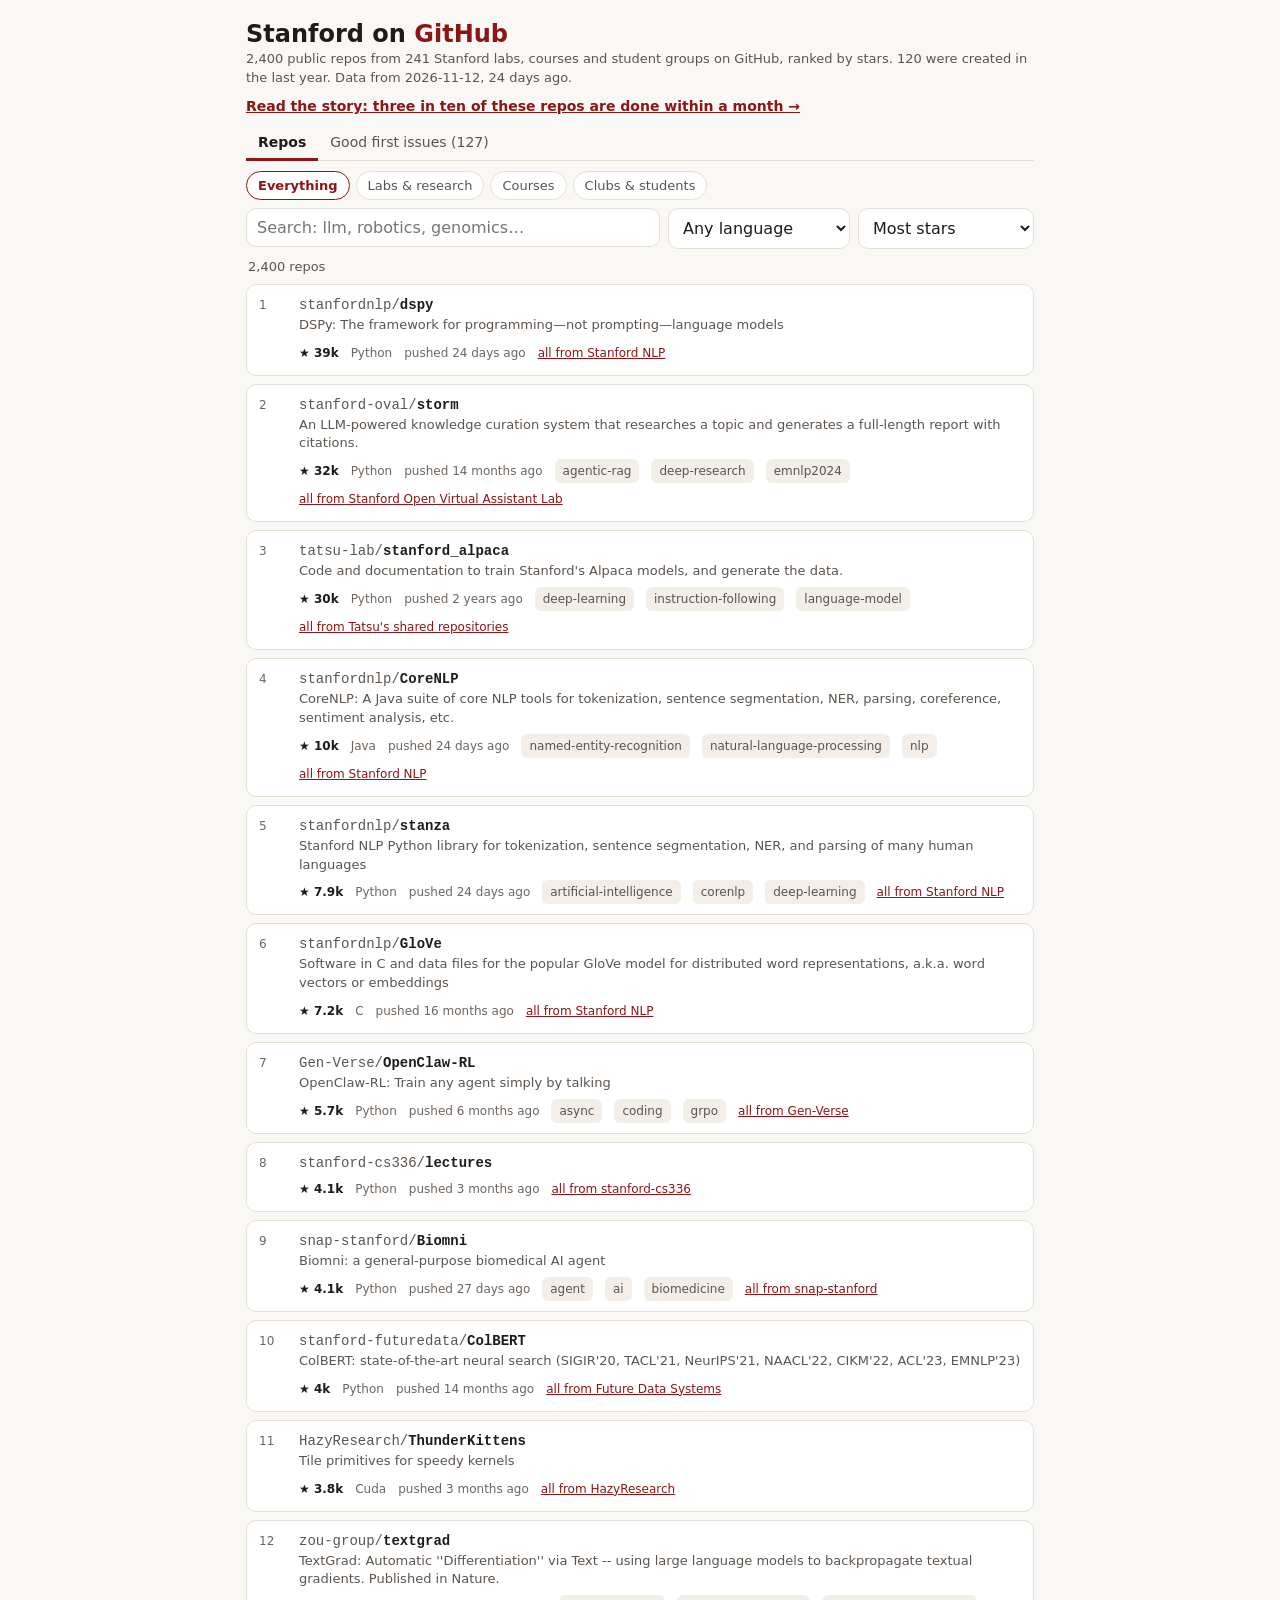
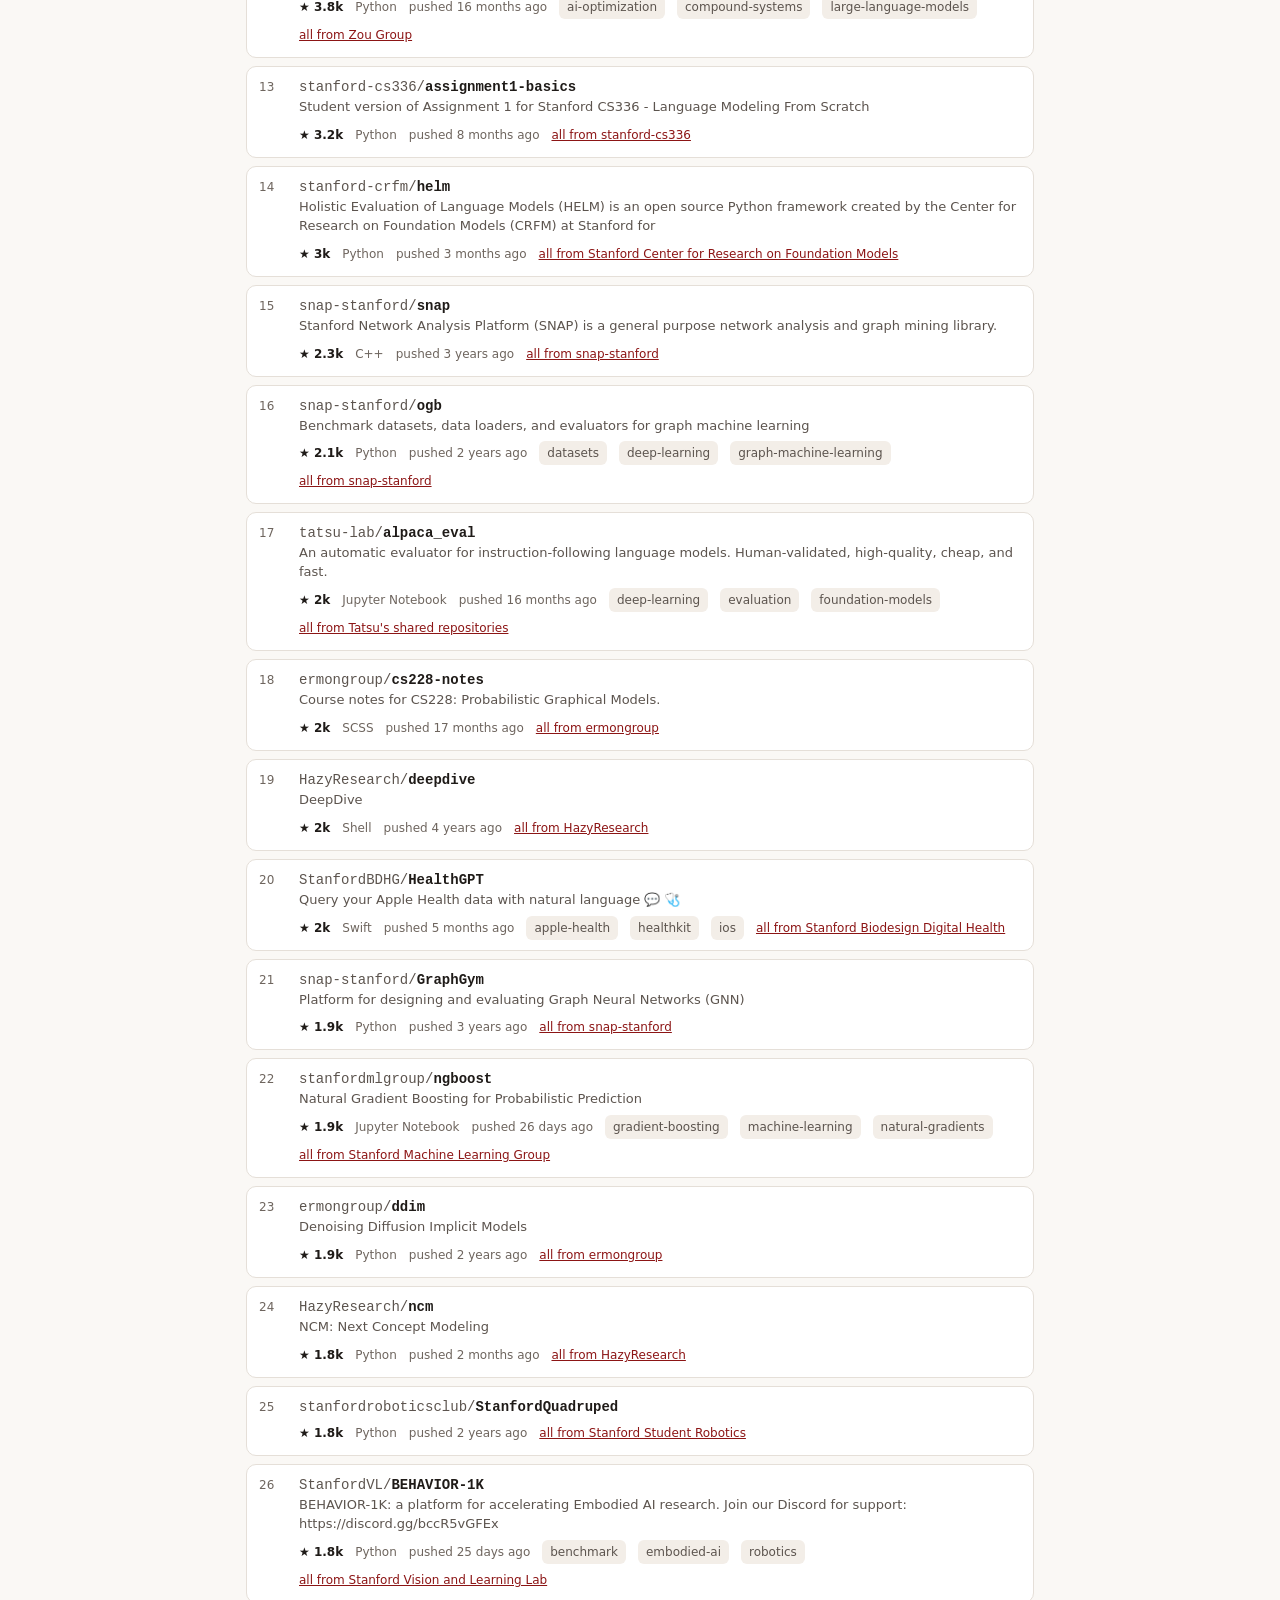
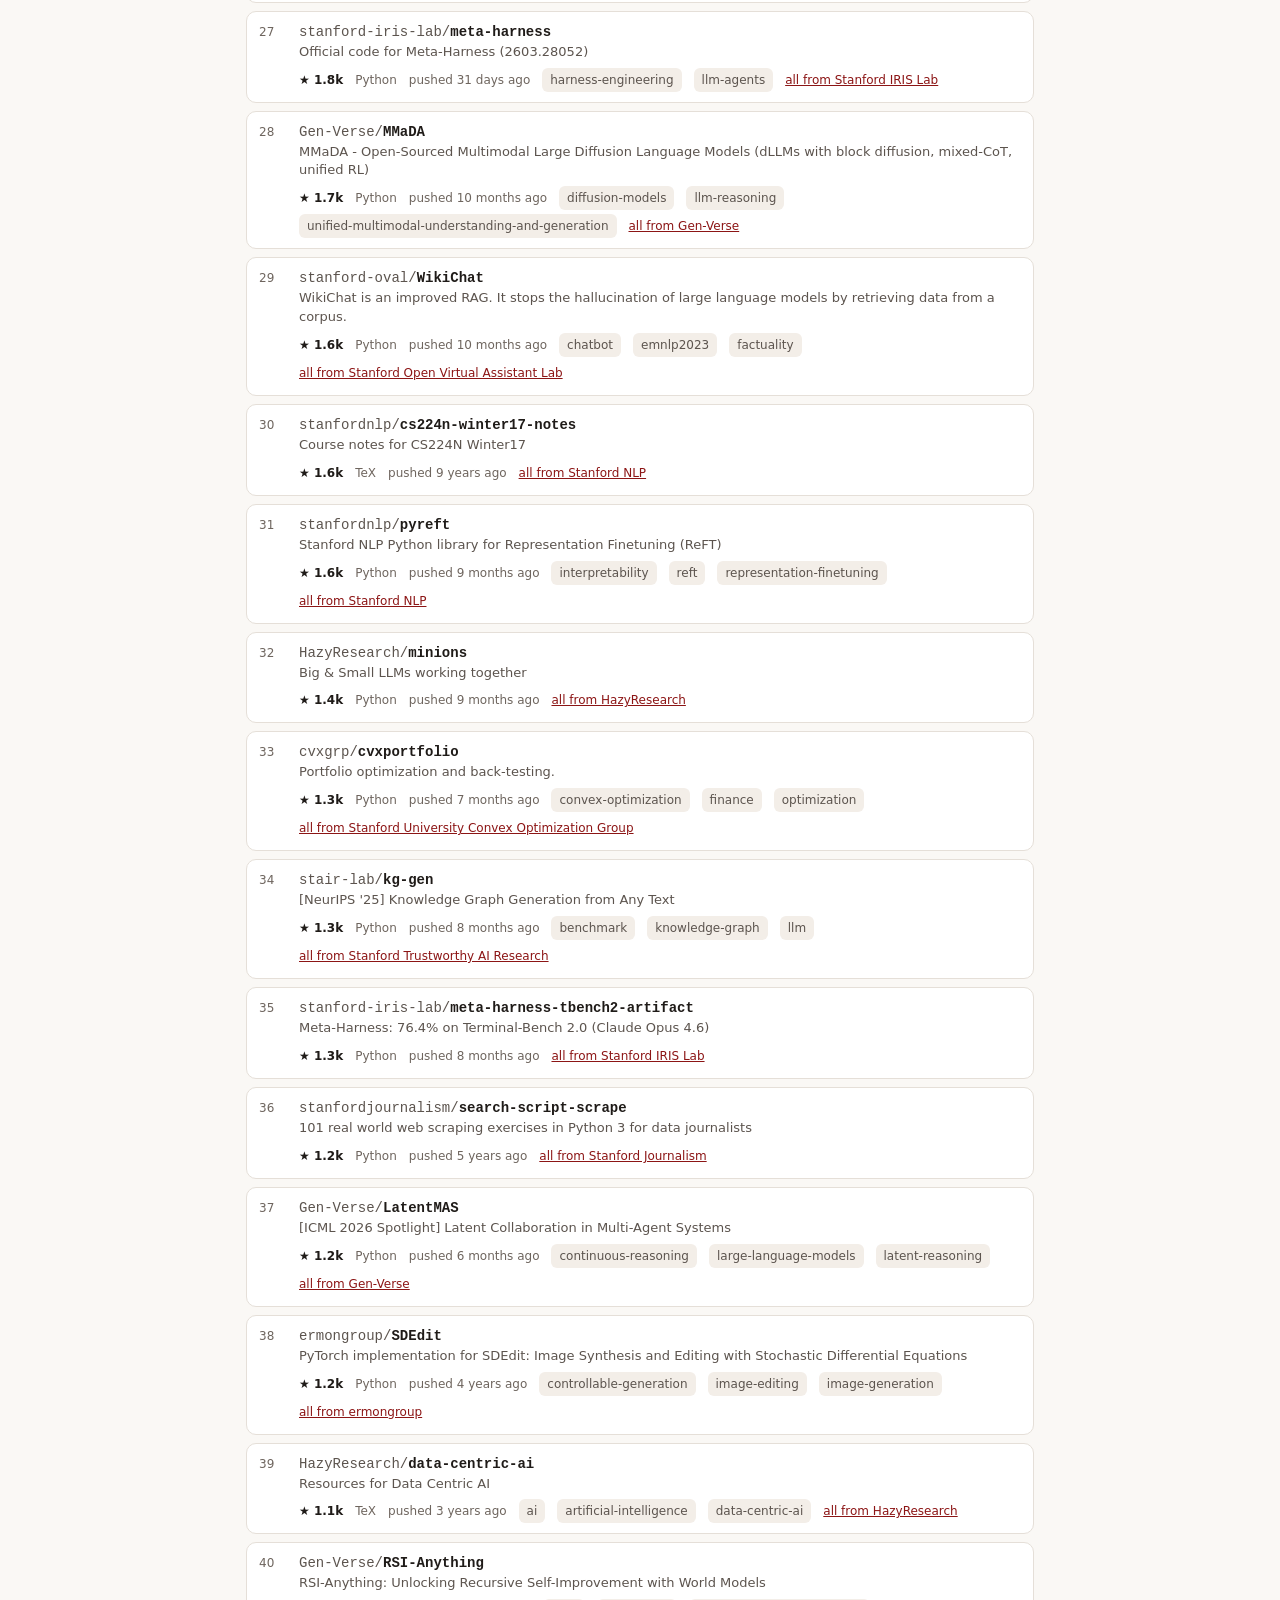
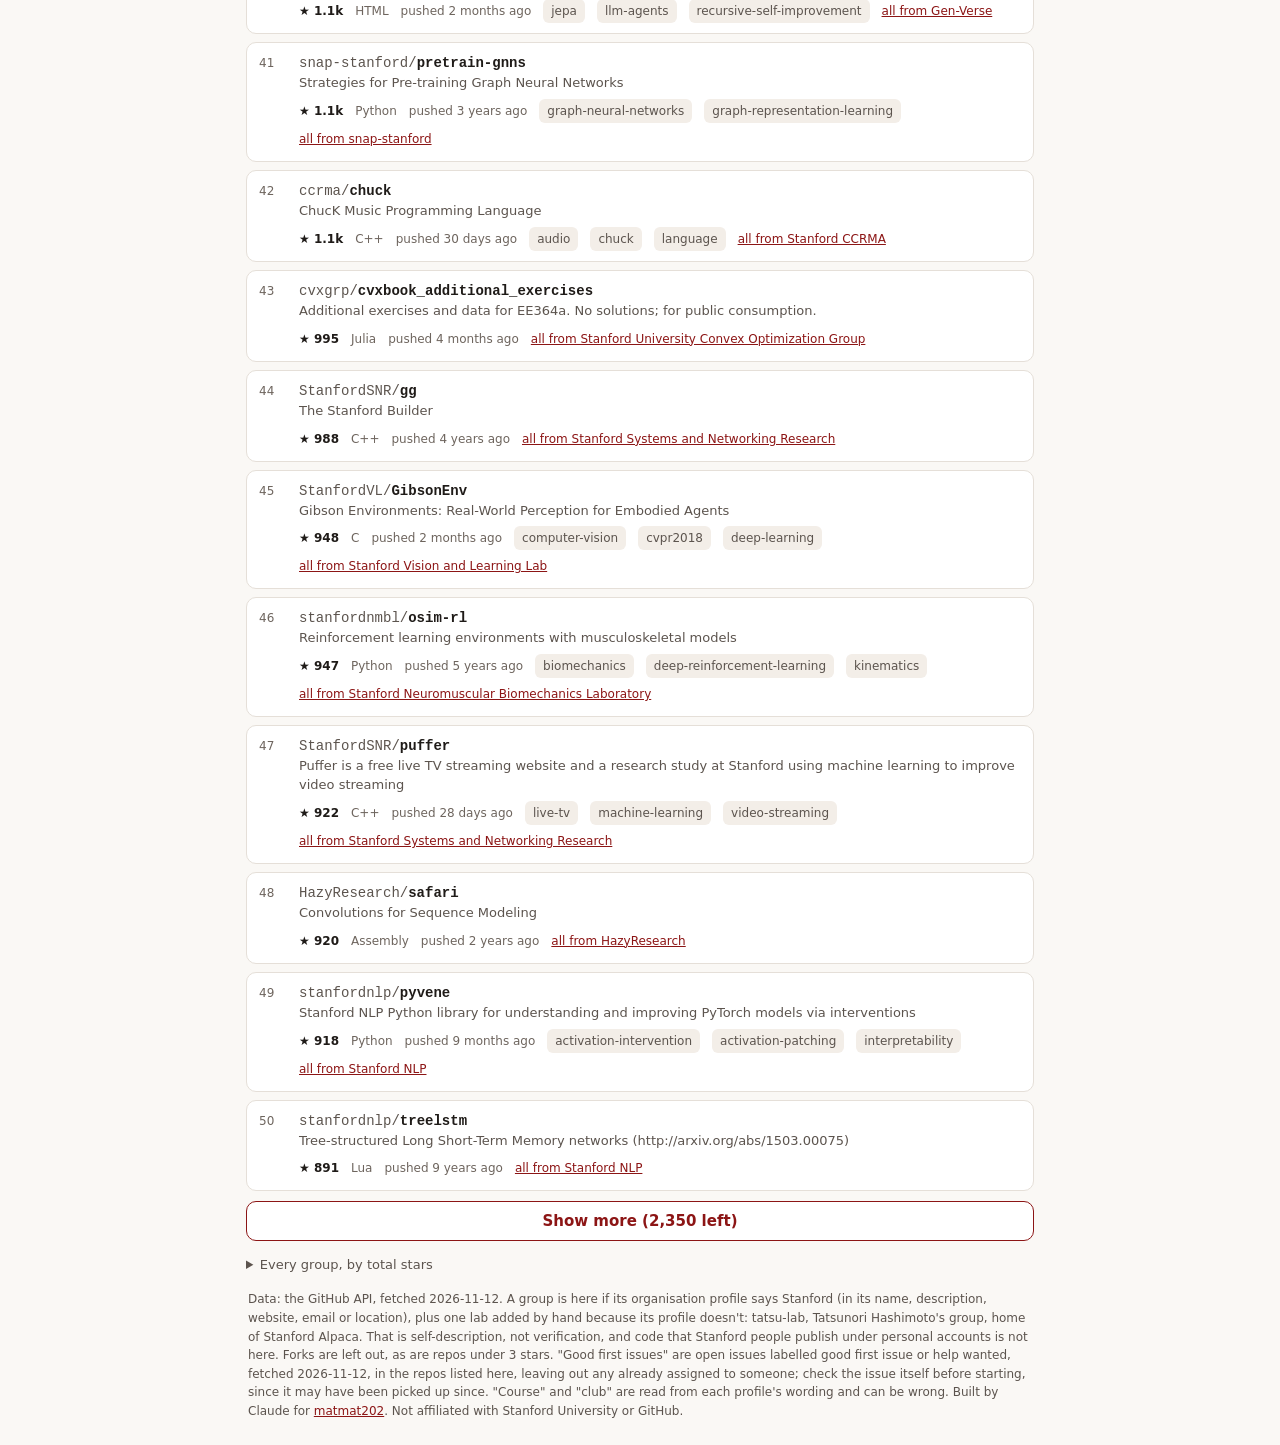
==== commit 5c5a9523: "Update Stanford on GitHub 2026-11-16 🤖 Generated with [Claude Code](https://claude.com/claude-code)" ====
--- a/index.html
+++ b/index.html
@@ -82,12 +82,14 @@
 footer{font-size:12px;color:var(--ink-2);line-height:1.55;margin:18px 2px 8px}
 /* iOS Safari zooms the page into any field under 16px when it is tapped (input-zoom) */
 input,select,textarea{font-size:16px!important}
+.story{font-size:14px;margin:-2px 0 12px}.story a{color:var(--accent);font-weight:600}
 </style>
 </head>
 <body>
 <main>
   <h1>Stanford on <span class="red">GitHub</span></h1>
   <p class="sub" id="sub">Every public repo from the GitHub organisations of Stanford's labs, courses and student groups, ranked.</p>
+  <p class="story"><a href="story/">Read the story: three in ten of these repos are done within a month &rarr;</a></p>
 
   <div class="views" id="views" role="group" aria-label="What to list">
     <button type="button" data-v="repos">Repos</button>
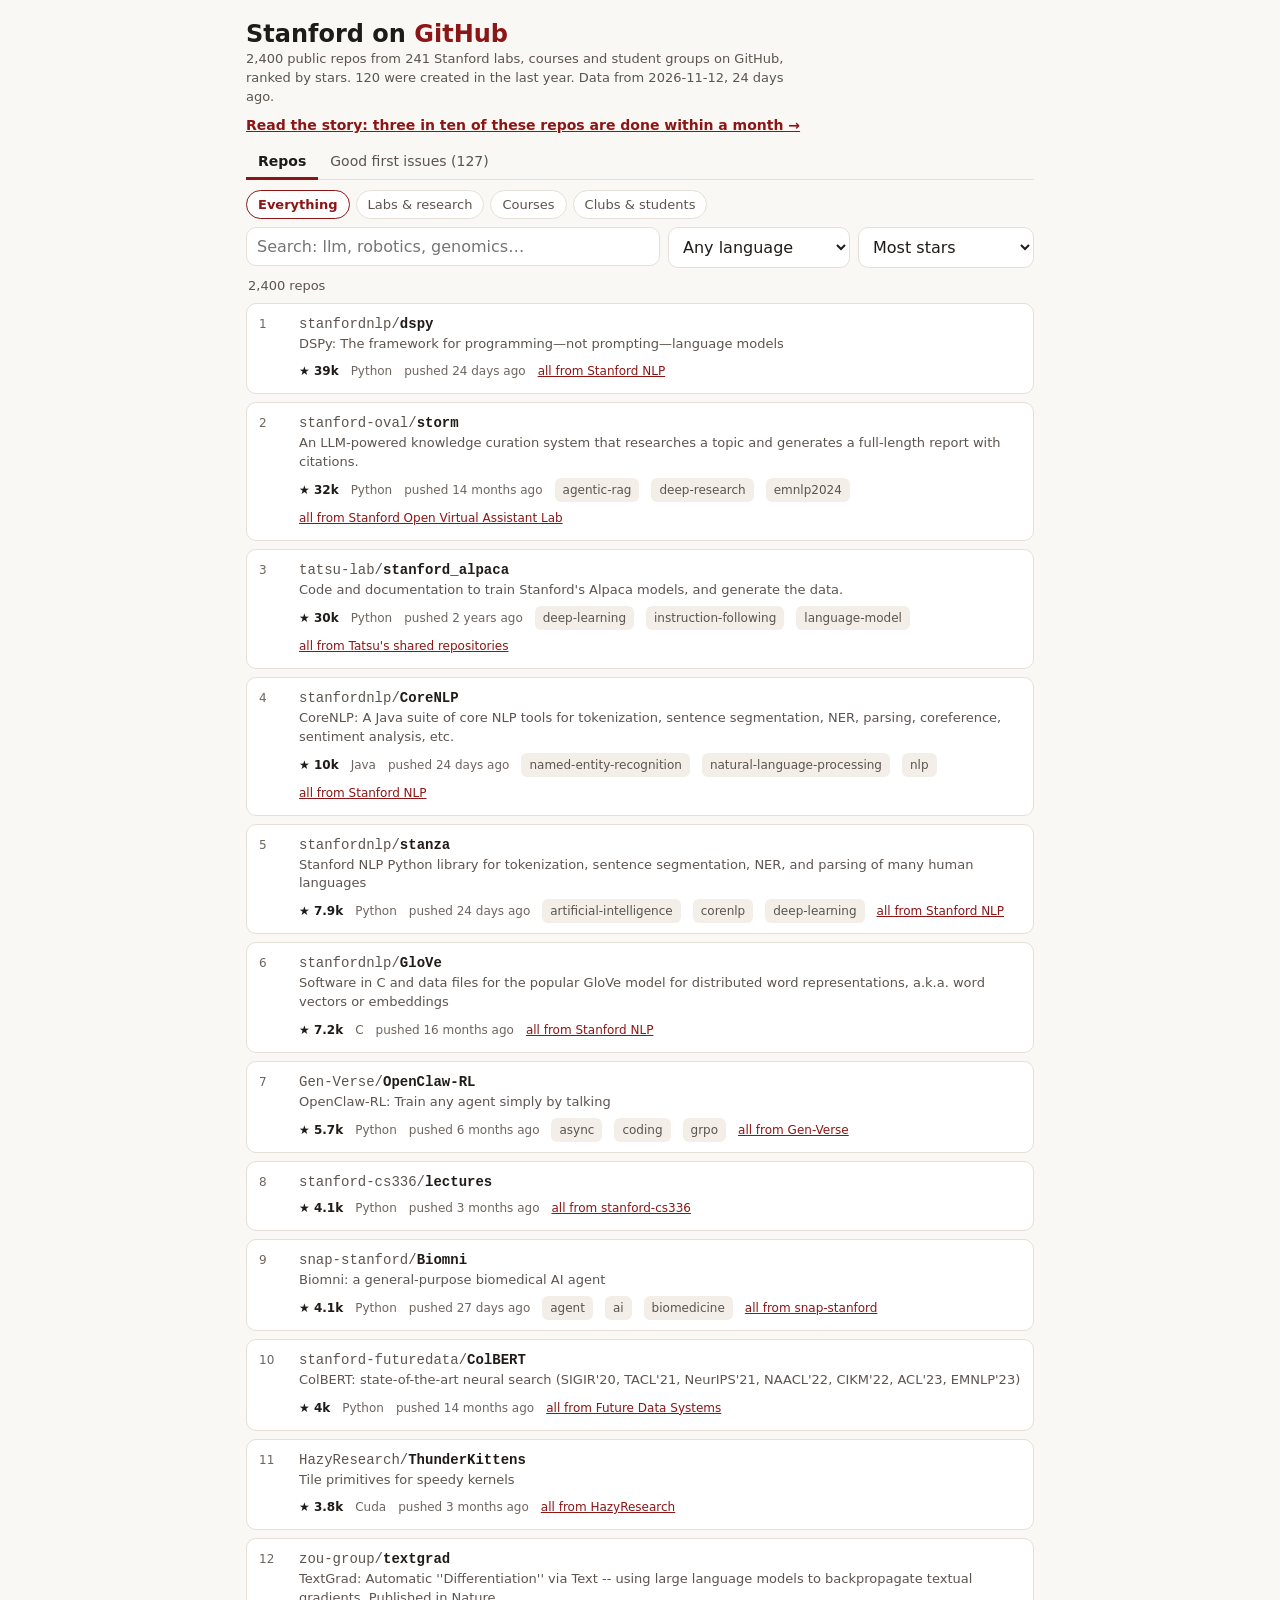
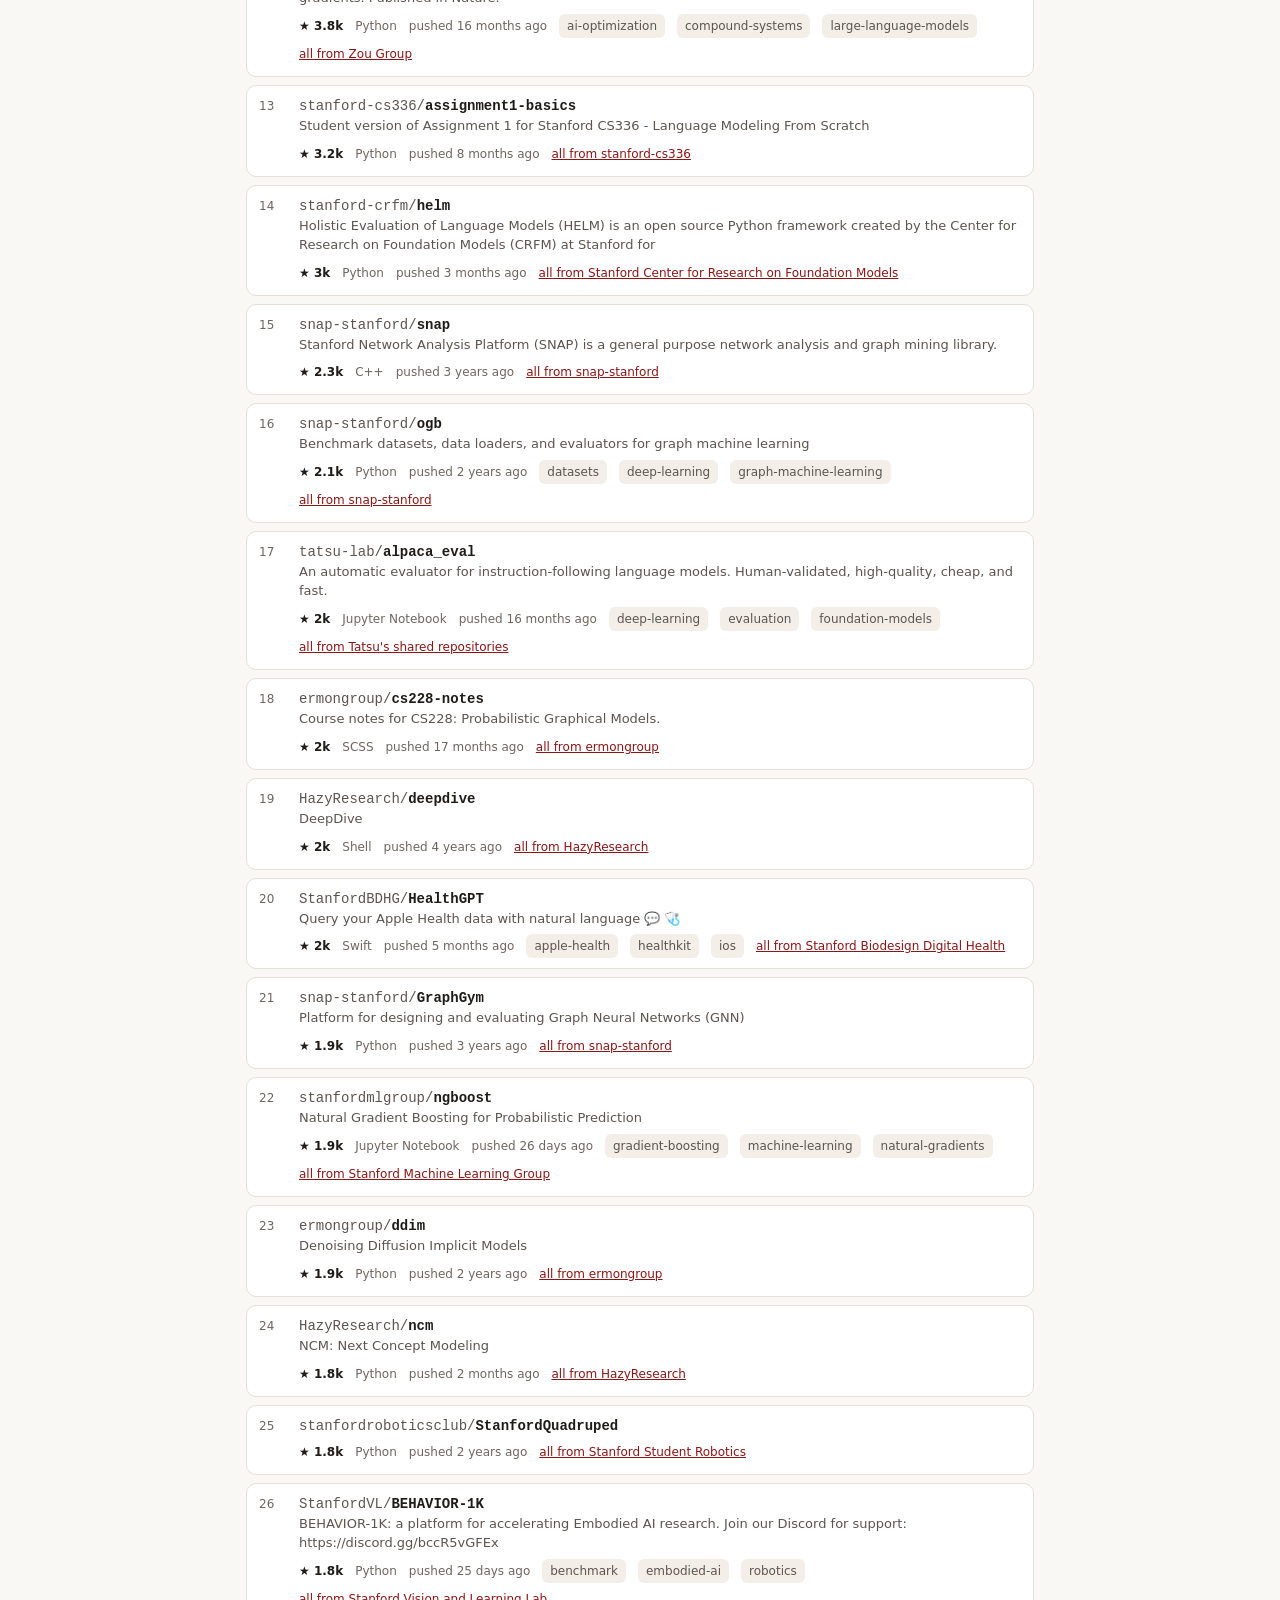
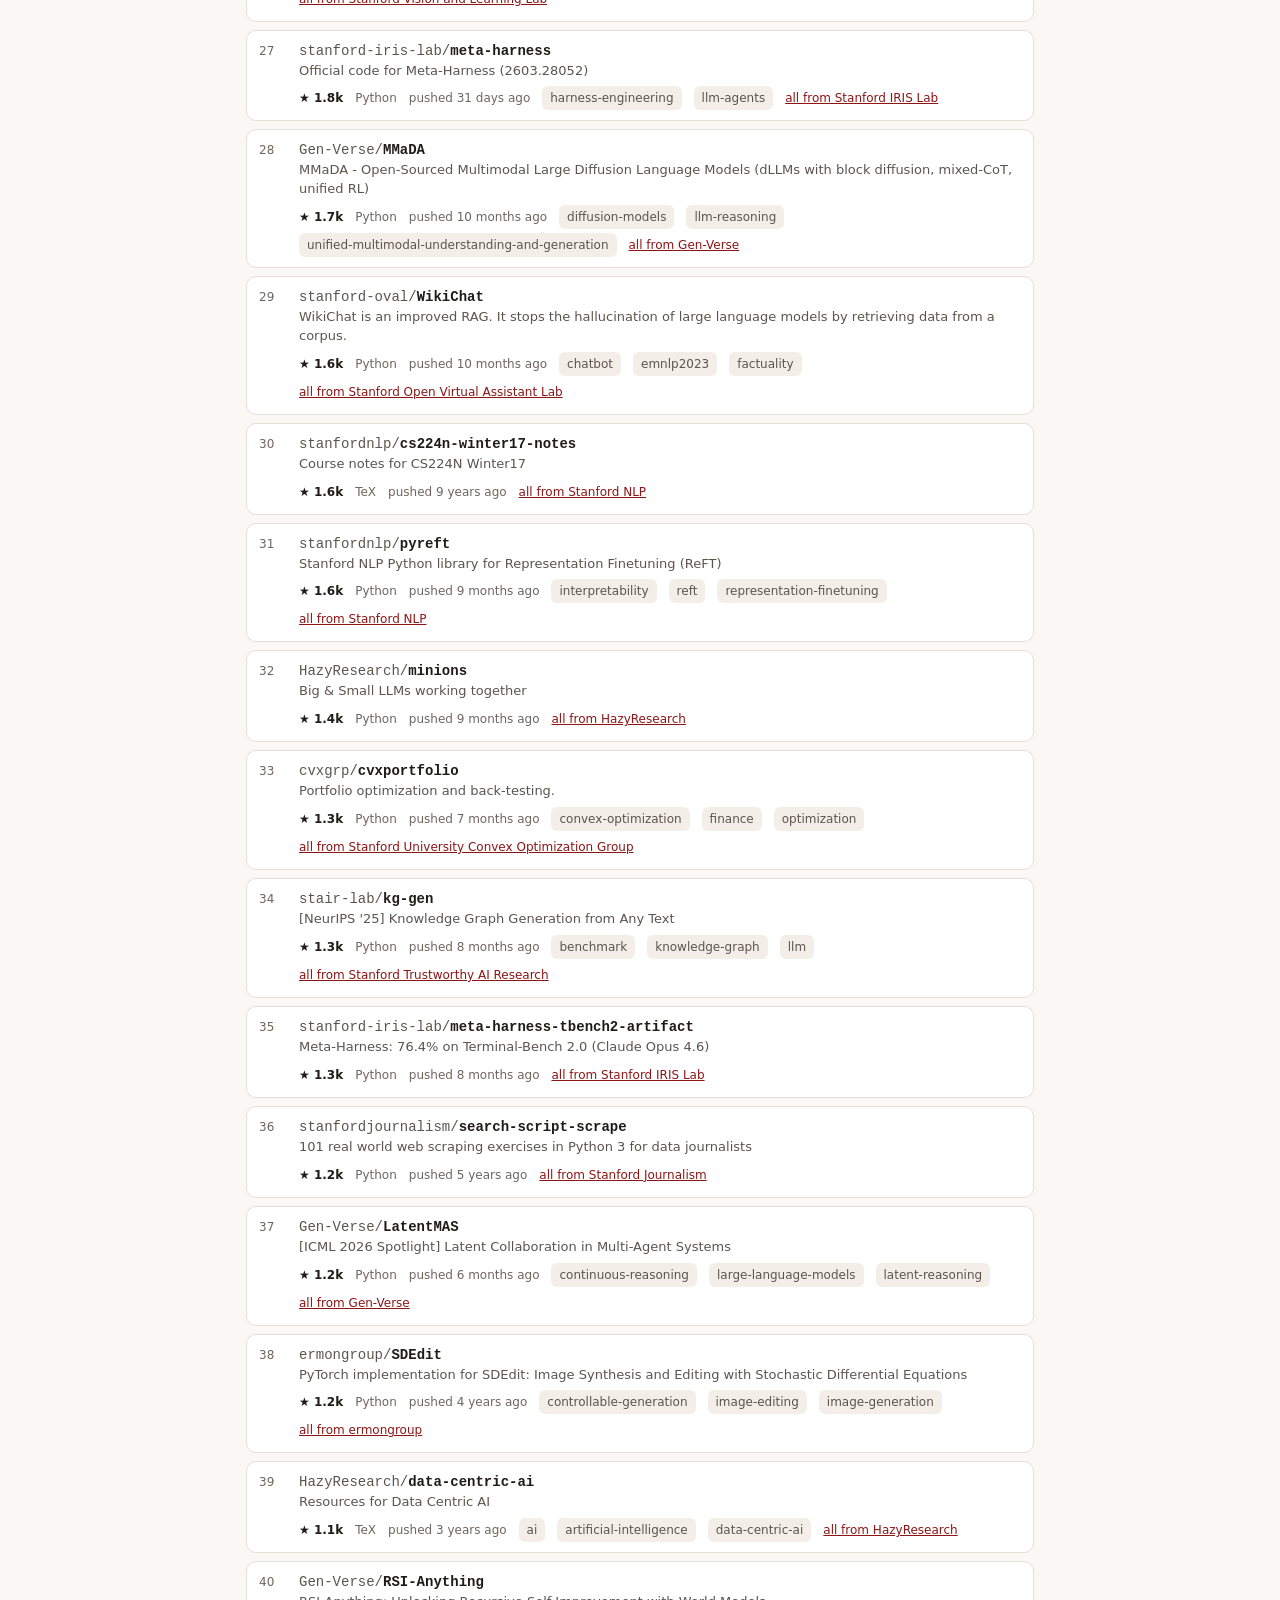
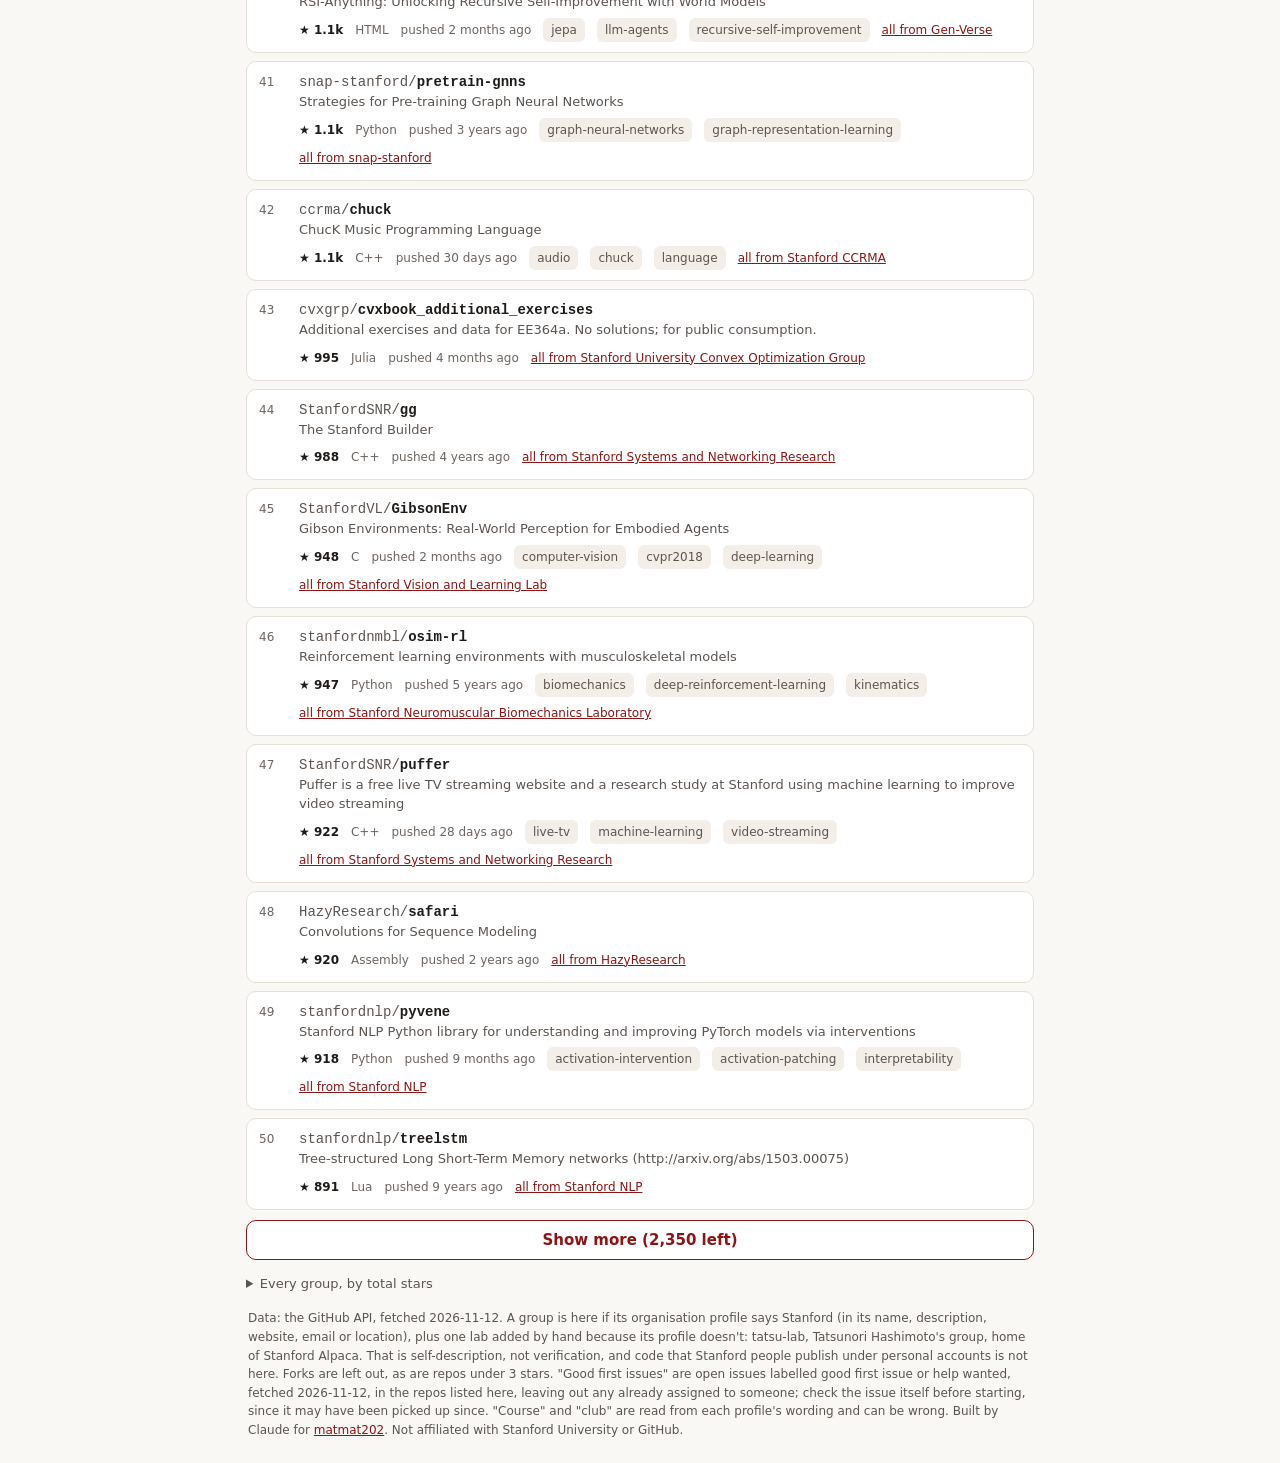
==== commit fdb94b25: "Update Stanford on GitHub 2026-11-17 🤖 Generated with [Claude Code](https://claude.com/claude-code)" ====
--- a/index.html
+++ b/index.html
@@ -28,7 +28,7 @@
 body{margin:0;background:var(--ground);color:var(--ink);font-family:var(--f-ui);font-size:15px}
 main{max-width:820px;margin:0 auto;padding:16px}
 h1{font-size:24px;margin:4px 0 2px}h1 .red{color:var(--accent)}
-.sub{color:var(--ink-2);font-size:13px;margin:0 0 12px;line-height:1.45}
+.sub{color:var(--ink-2);font-size:13px;margin:0 0 12px;line-height:1.45;max-width:65ch}
 a{color:var(--accent)}
 :focus-visible{outline:3px solid var(--accent);outline-offset:2px}
 .kinds{display:flex;flex-wrap:wrap;gap:6px;margin:0 0 8px;padding:0;list-style:none}
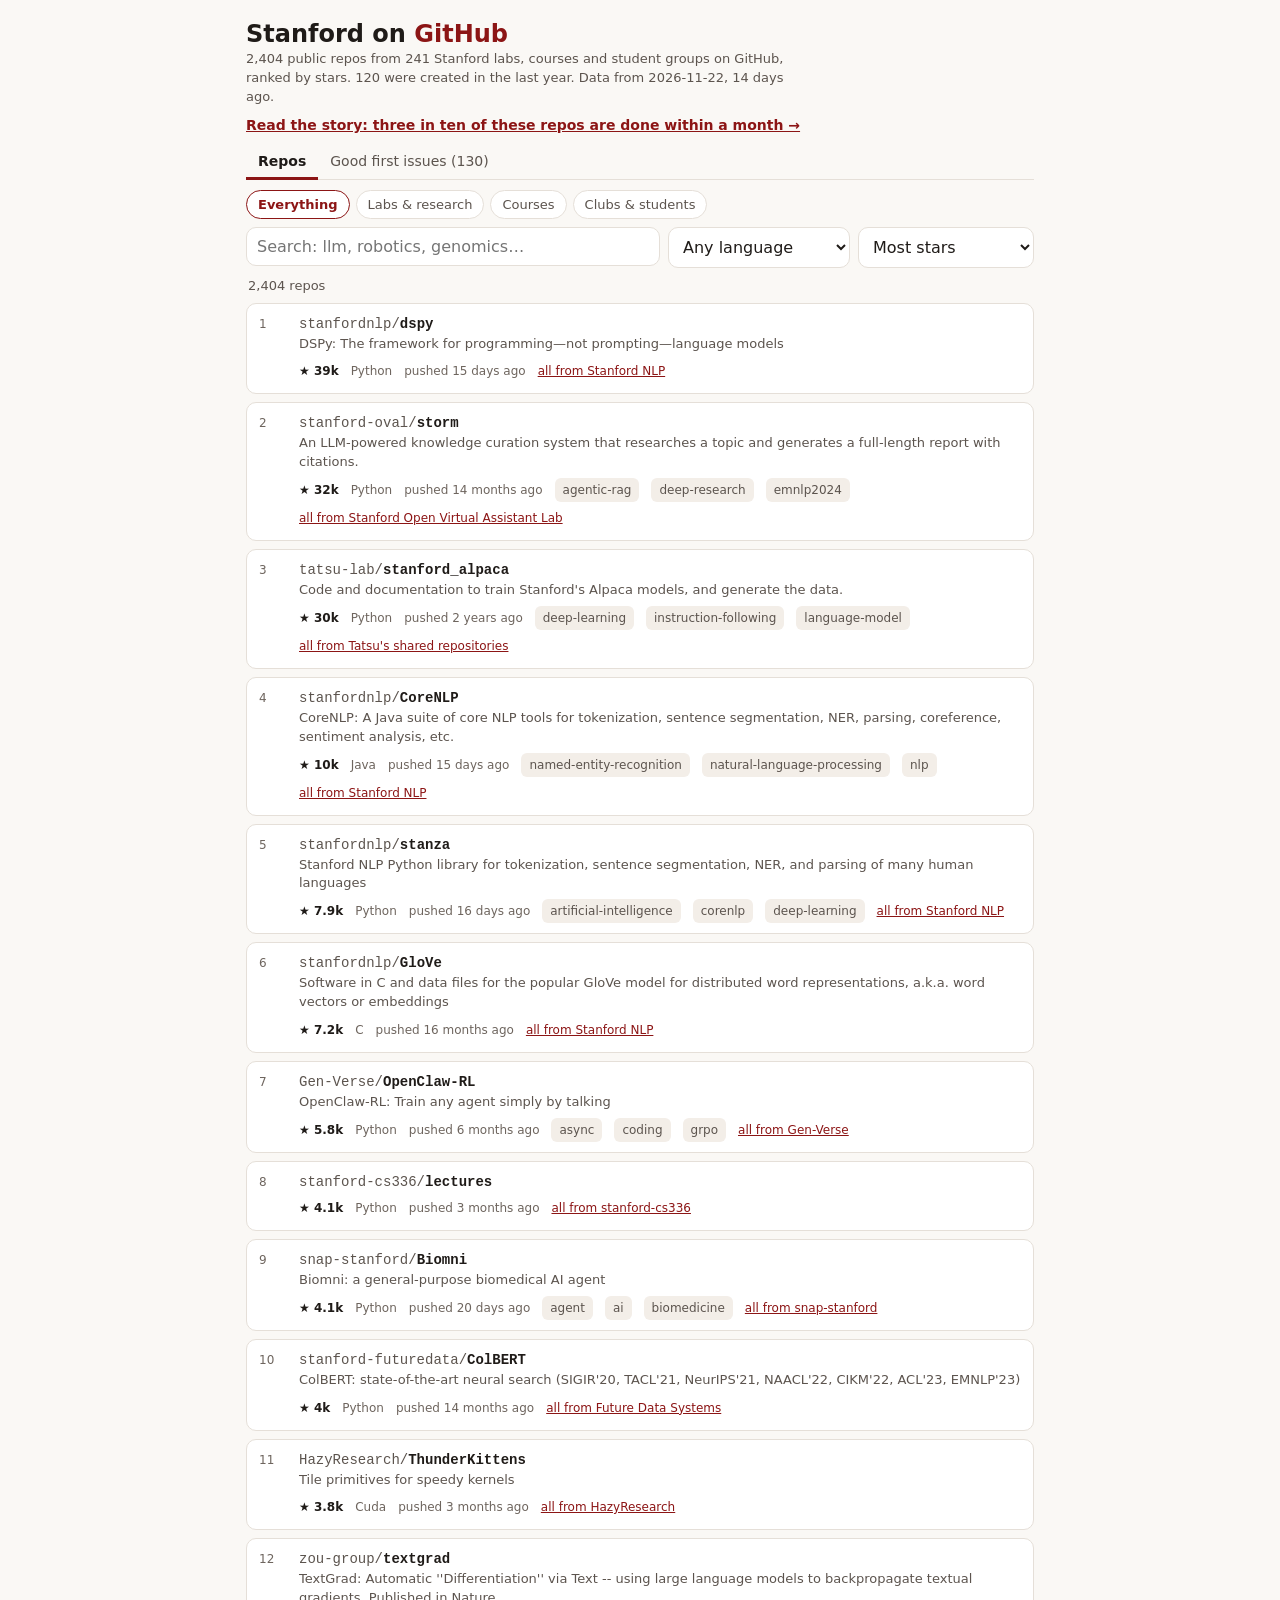
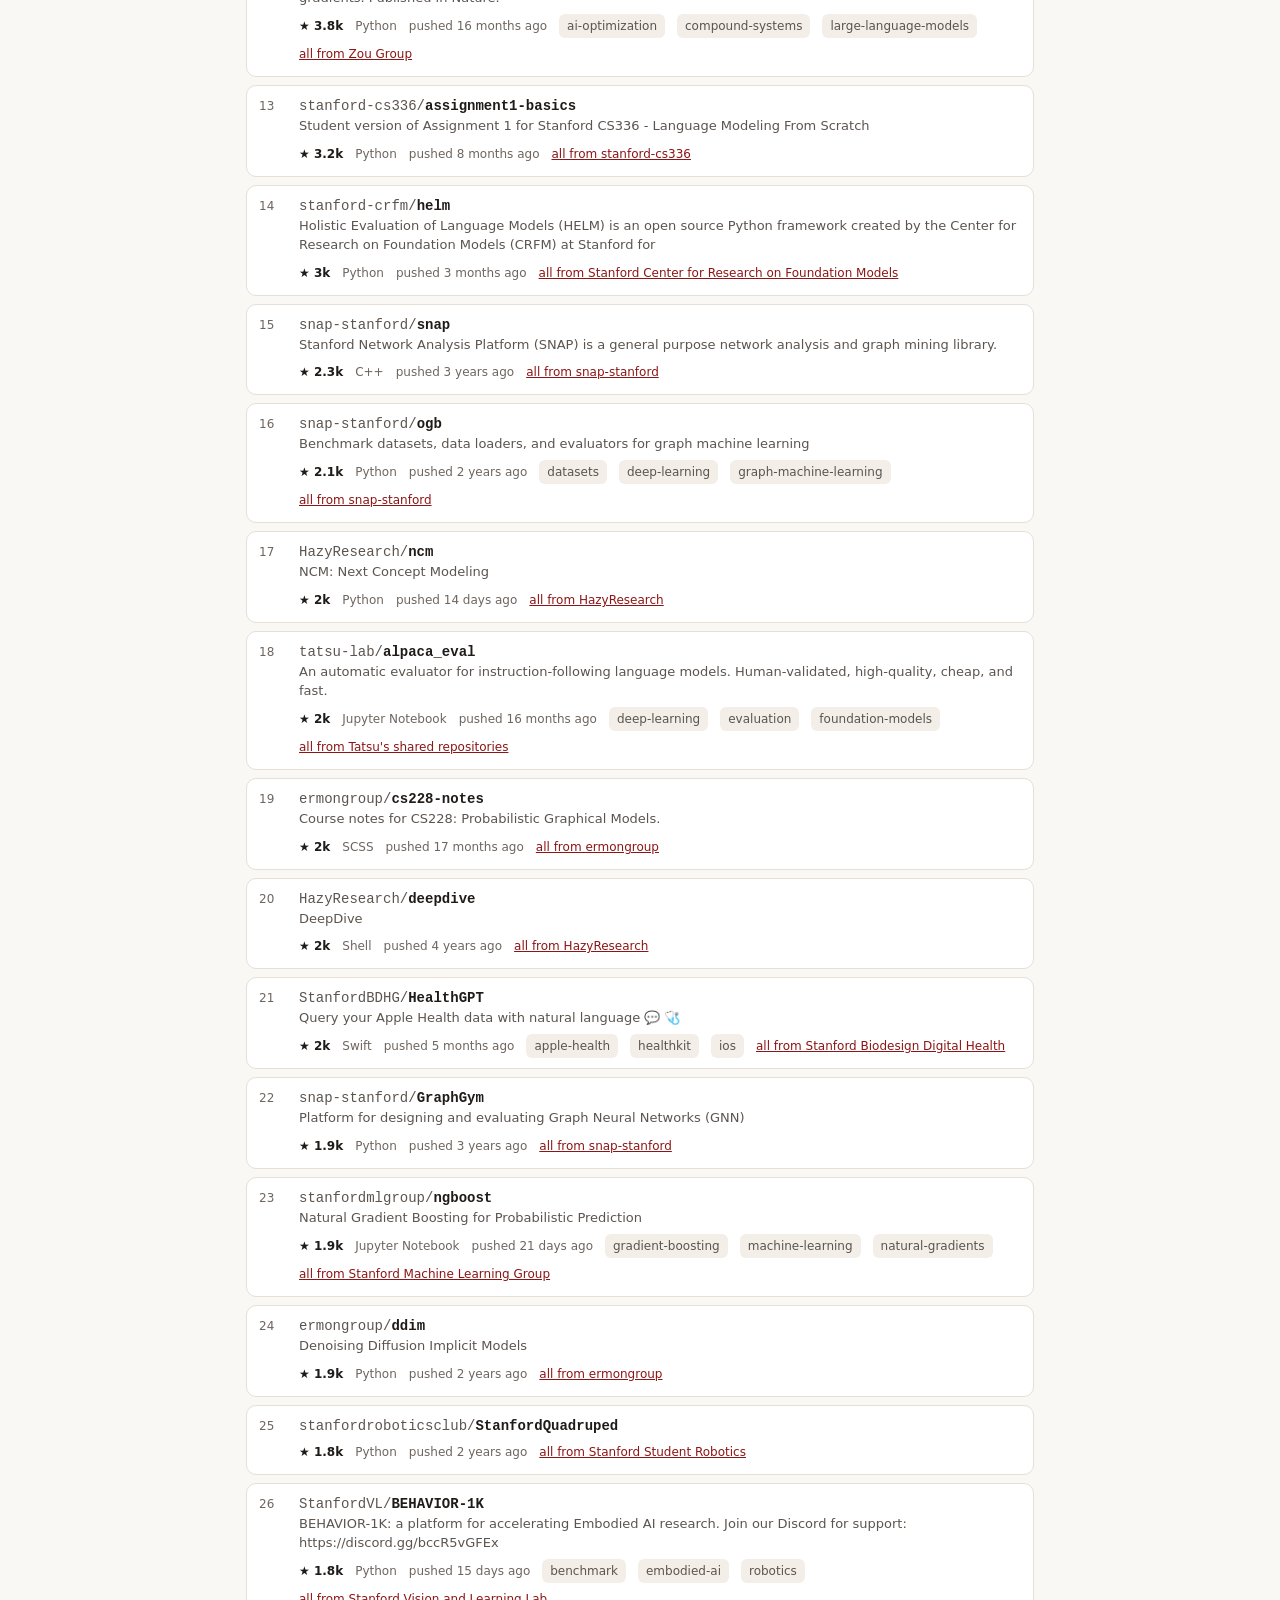
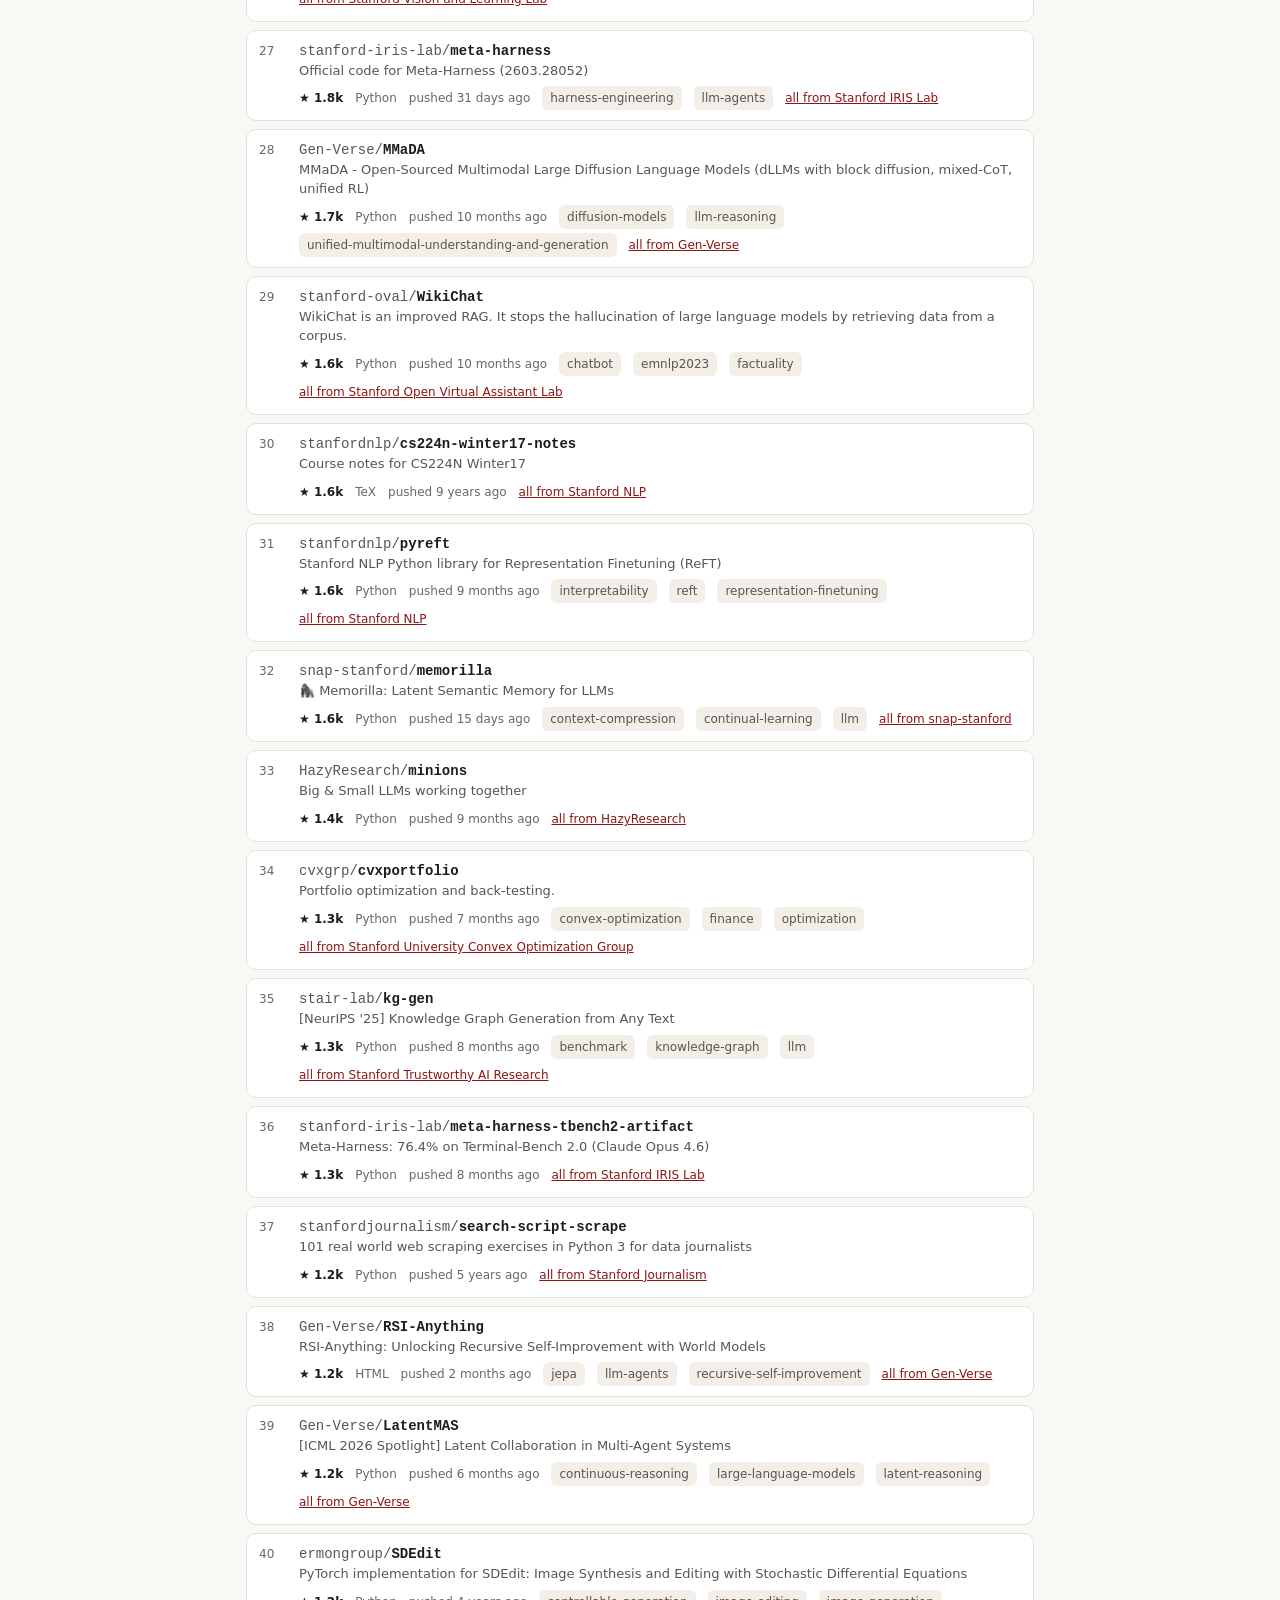
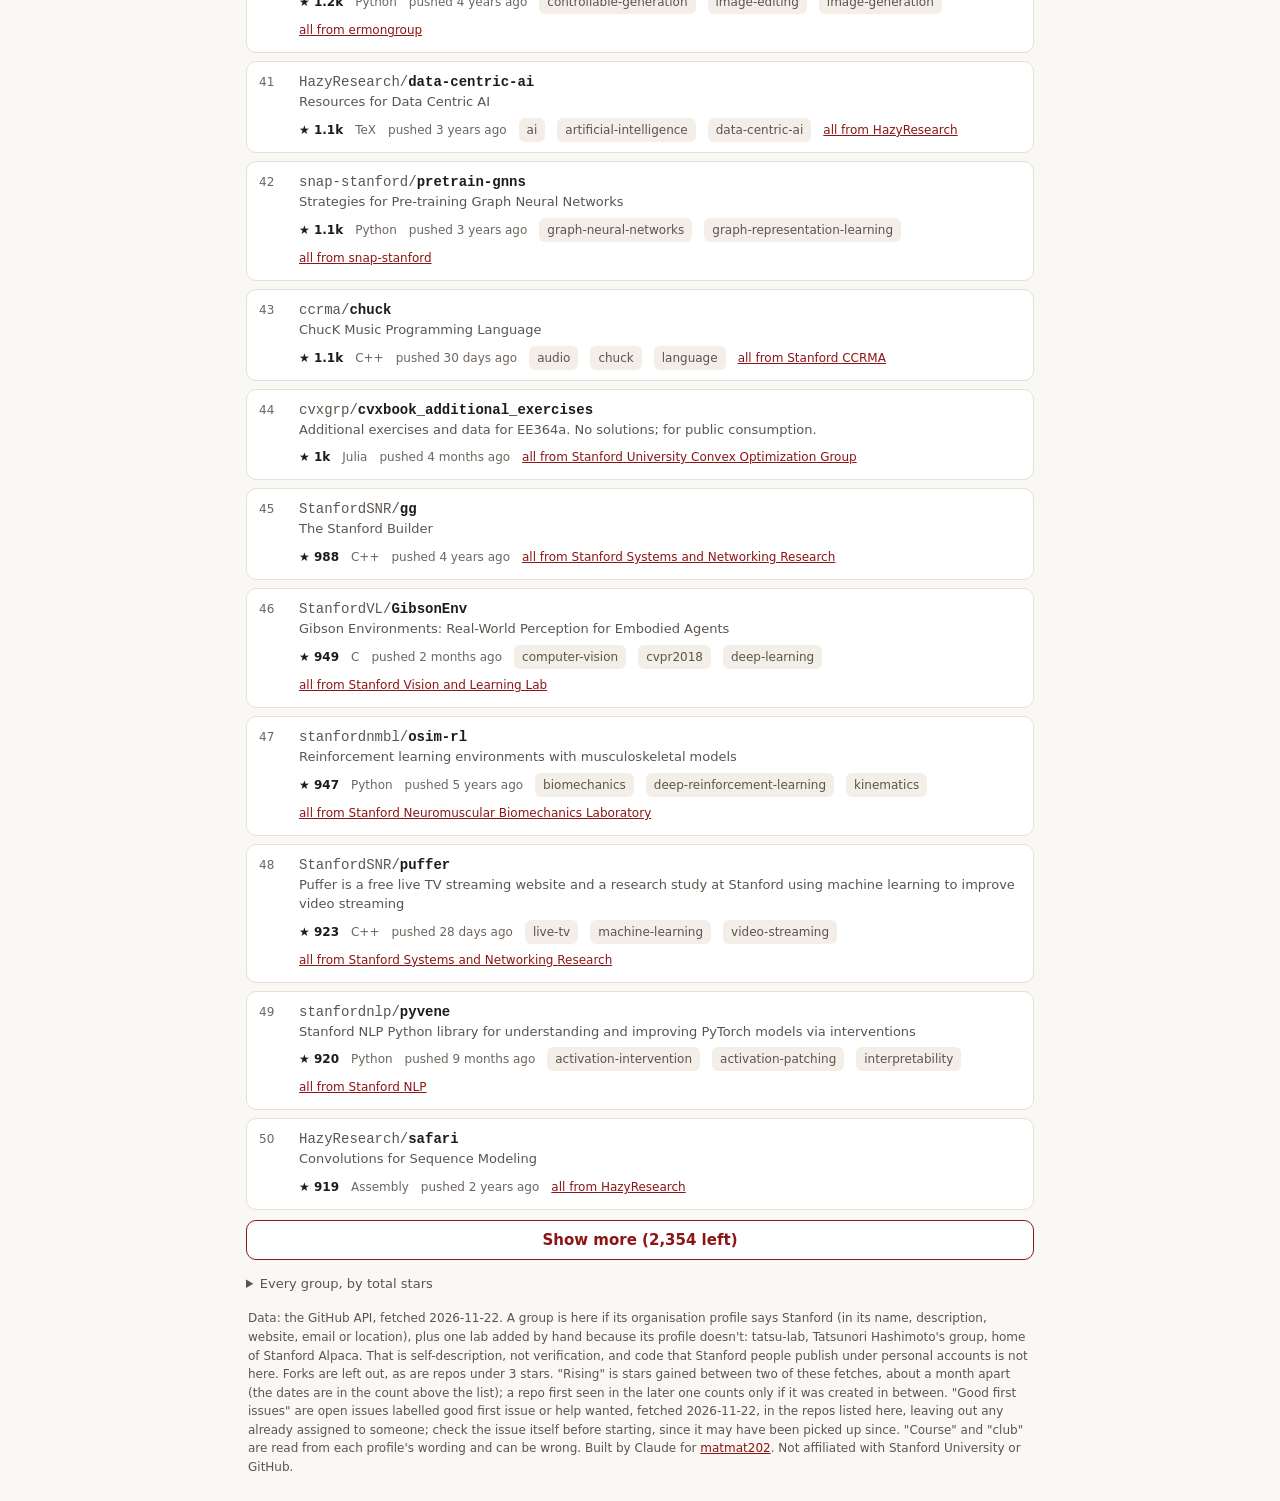
==== commit d224d57f: "Update Stanford on GitHub 2026-11-22 🤖 Generated with [Claude Code](https://claude.com/claude-code)" ====
--- a/index.html
+++ b/index.html
@@ -56,6 +56,7 @@
 .d{font-size:13px;color:var(--ink-2);margin-top:3px;line-height:1.45;overflow-wrap:anywhere}
 .m{display:flex;flex-wrap:wrap;gap:4px 12px;margin-top:6px;font-size:12px;color:var(--ink-3);align-items:center}
 .m .s{color:var(--ink);font-weight:600;font-variant-numeric:tabular-nums}
+.m .gain{color:var(--accent)}
 .m button{font:inherit;font-size:12px;border:0;background:none;color:var(--accent);padding:0;cursor:pointer;text-decoration:underline;min-height:24px}
 .tag{background:var(--chip);border-radius:6px;padding:1px 6px;color:var(--ink-2)}
 .m button.tag{text-decoration:none;background:var(--chip);color:var(--ink-2);padding:0 8px;min-height:24px;display:inline-flex;align-items:center}
@@ -100,7 +101,7 @@
     <div class="q"><label class="v" for="q">Search</label><input id="q" type="search" autocomplete="off" placeholder="Search: llm, robotics, genomics…"></div>
     <div><label class="v" for="lang">Language</label><select id="lang"></select></div>
     <div id="sortWrap"><label class="v" for="sort">Sort</label><select id="sort">
-      <option value="stars">Most stars</option><option value="new">New this year</option><option value="active">Recently pushed</option>
+      <option value="stars">Most stars</option><option value="rising" id="risingOpt">Rising</option><option value="new">New this year</option><option value="active">Recently pushed</option>
     </select></div>
   </div>
   <label class="quiet" id="quietRow" hidden><input type="checkbox" id="quiet"> Include repos nobody has pushed to in six months</label>
@@ -117,7 +118,8 @@
     says Stanford (in its name, description, website, email or location), plus one lab added by hand because its profile
     doesn't: tatsu-lab, Tatsunori Hashimoto's group, home of Stanford Alpaca. That is self-description, not
     verification, and code that Stanford people publish under personal accounts is not here. Forks are left out, as are
-    repos under 3 stars. "Good first issues" are open issues labelled good first issue or help wanted, fetched
+    repos under 3 stars. "Rising" is stars gained between two of these fetches, about a month apart (the
+    dates are in the count above the list); a repo first seen in the later one counts only if it was created in between. "Good first issues" are open issues labelled good first issue or help wanted, fetched
     <span id="ifetched"></span>, in the repos listed here, leaving out any already assigned to someone; check the issue
     itself before starting, since it may have been picked up since. "Course" and "club" are read from each profile's wording and can be wrong. Built by Claude for
     <a href="https://matmat202.github.io/">matmat202</a>. Not affiliated with Stanford University or GitHub.</footer>
